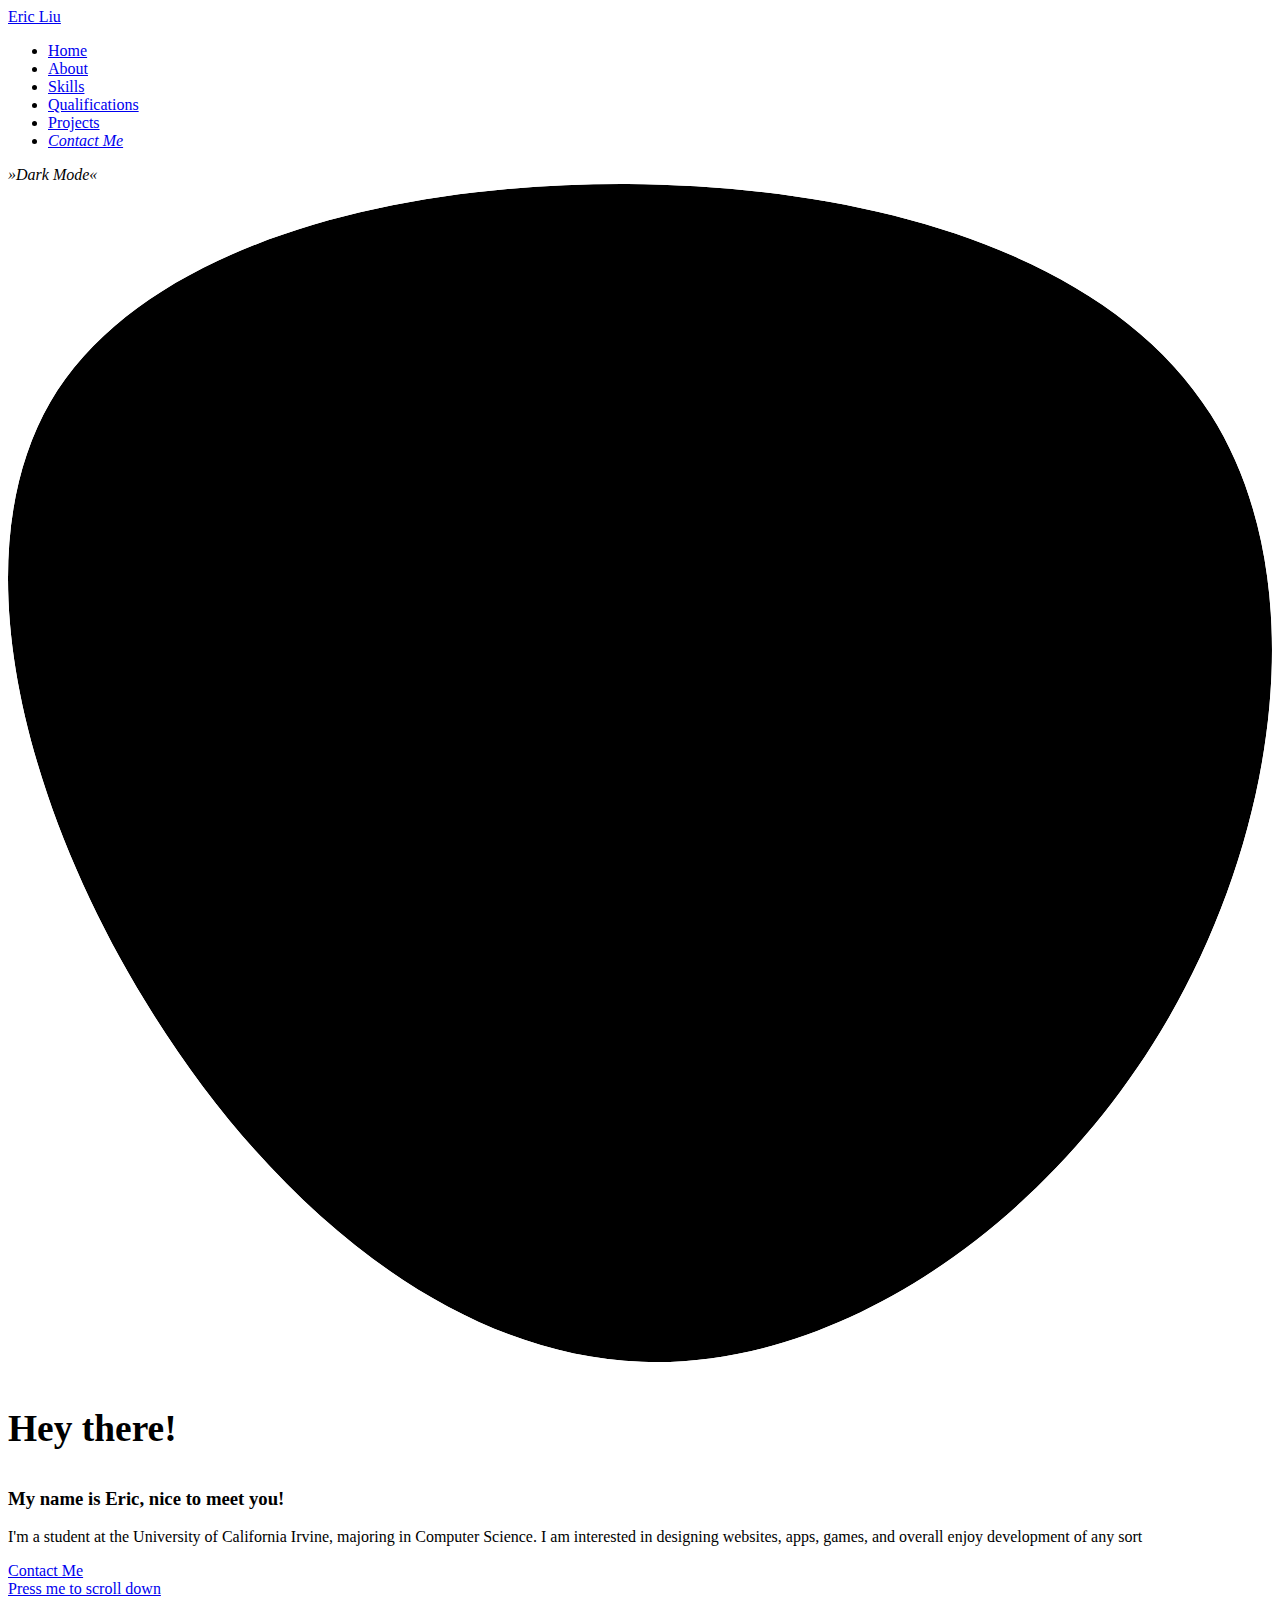
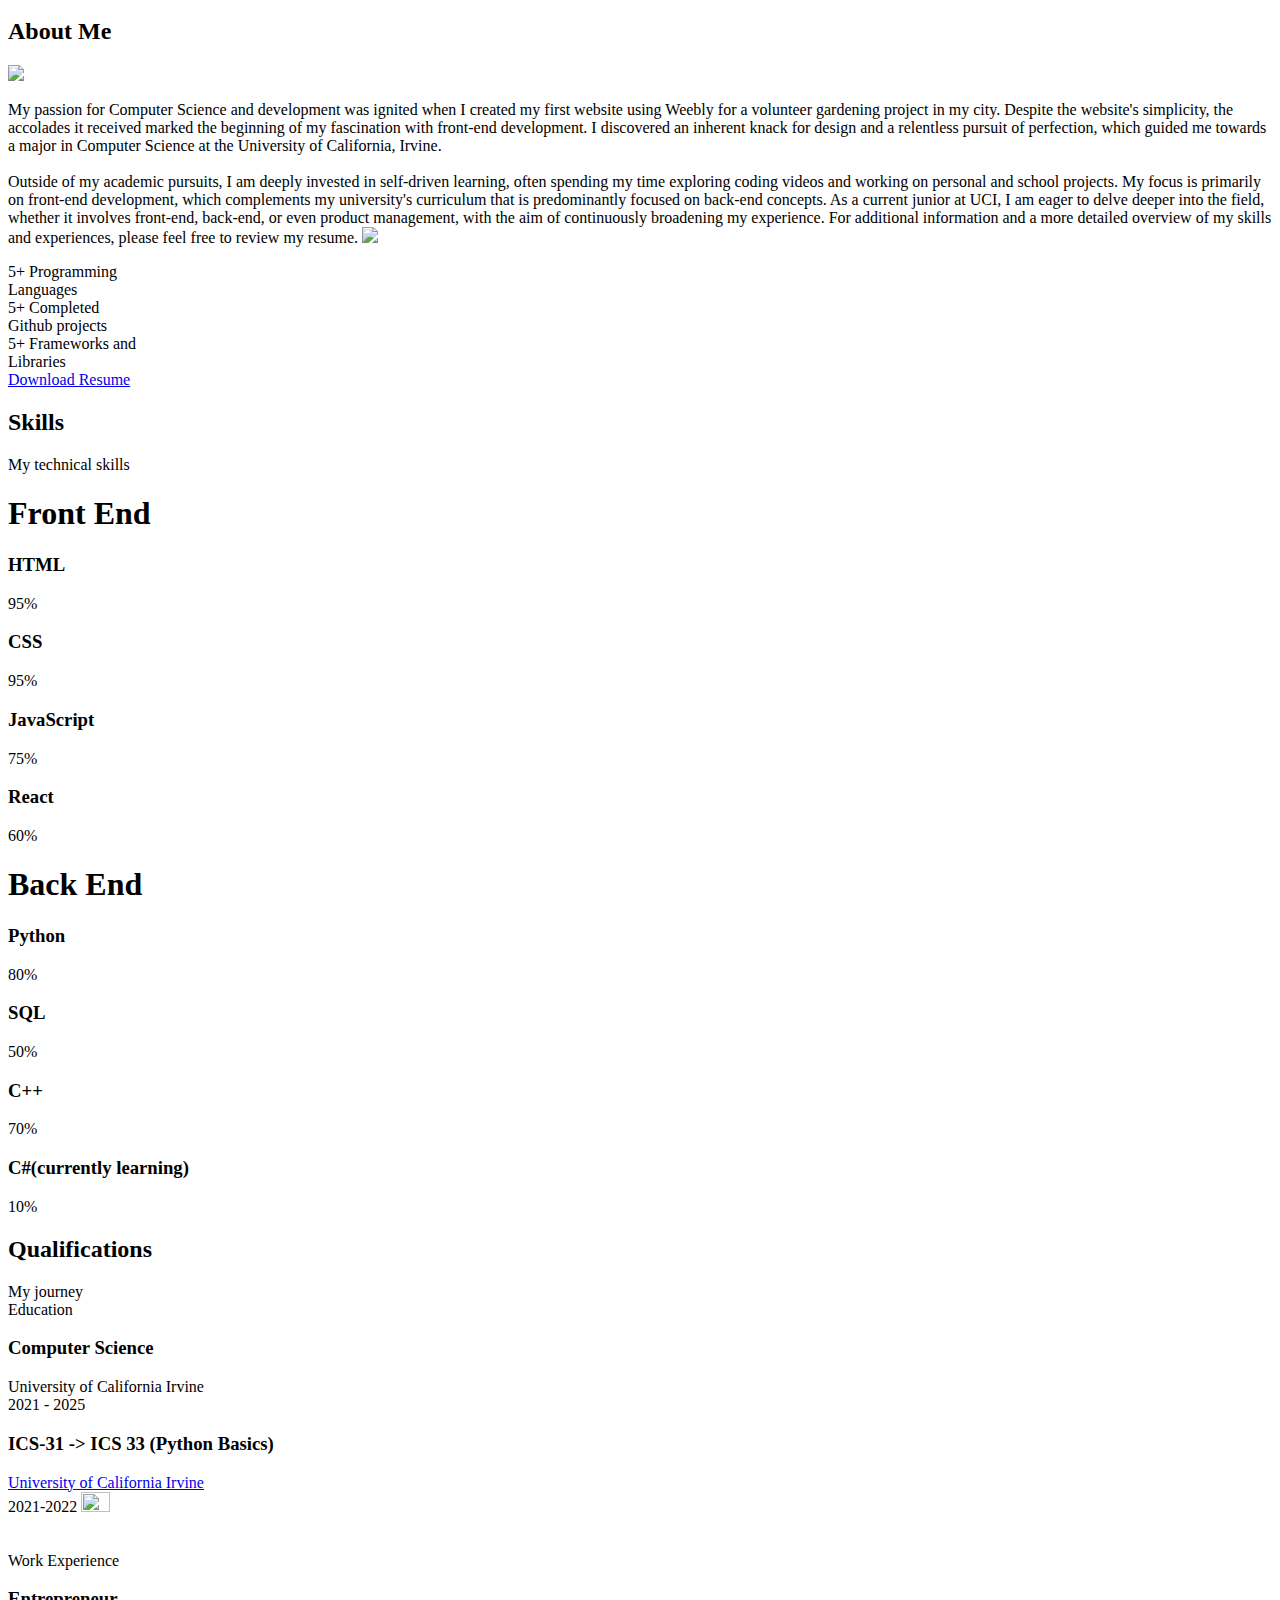
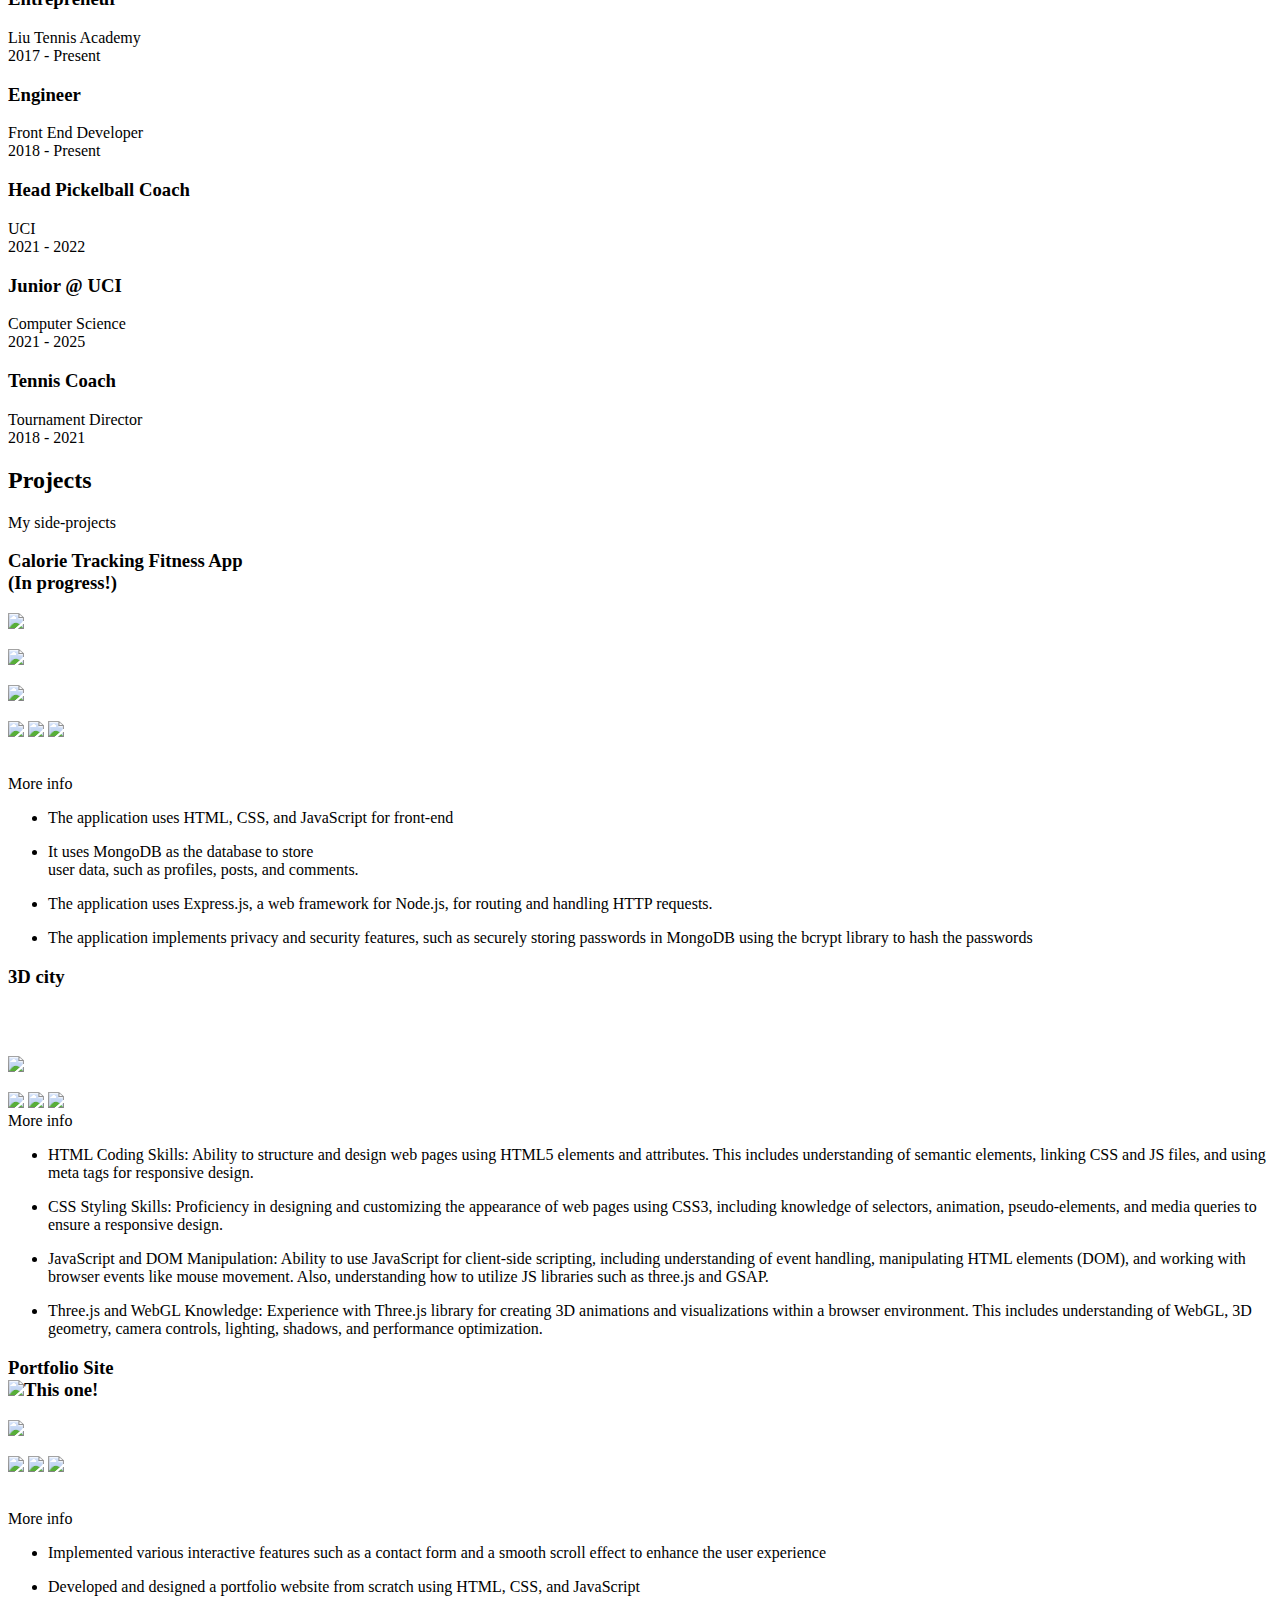
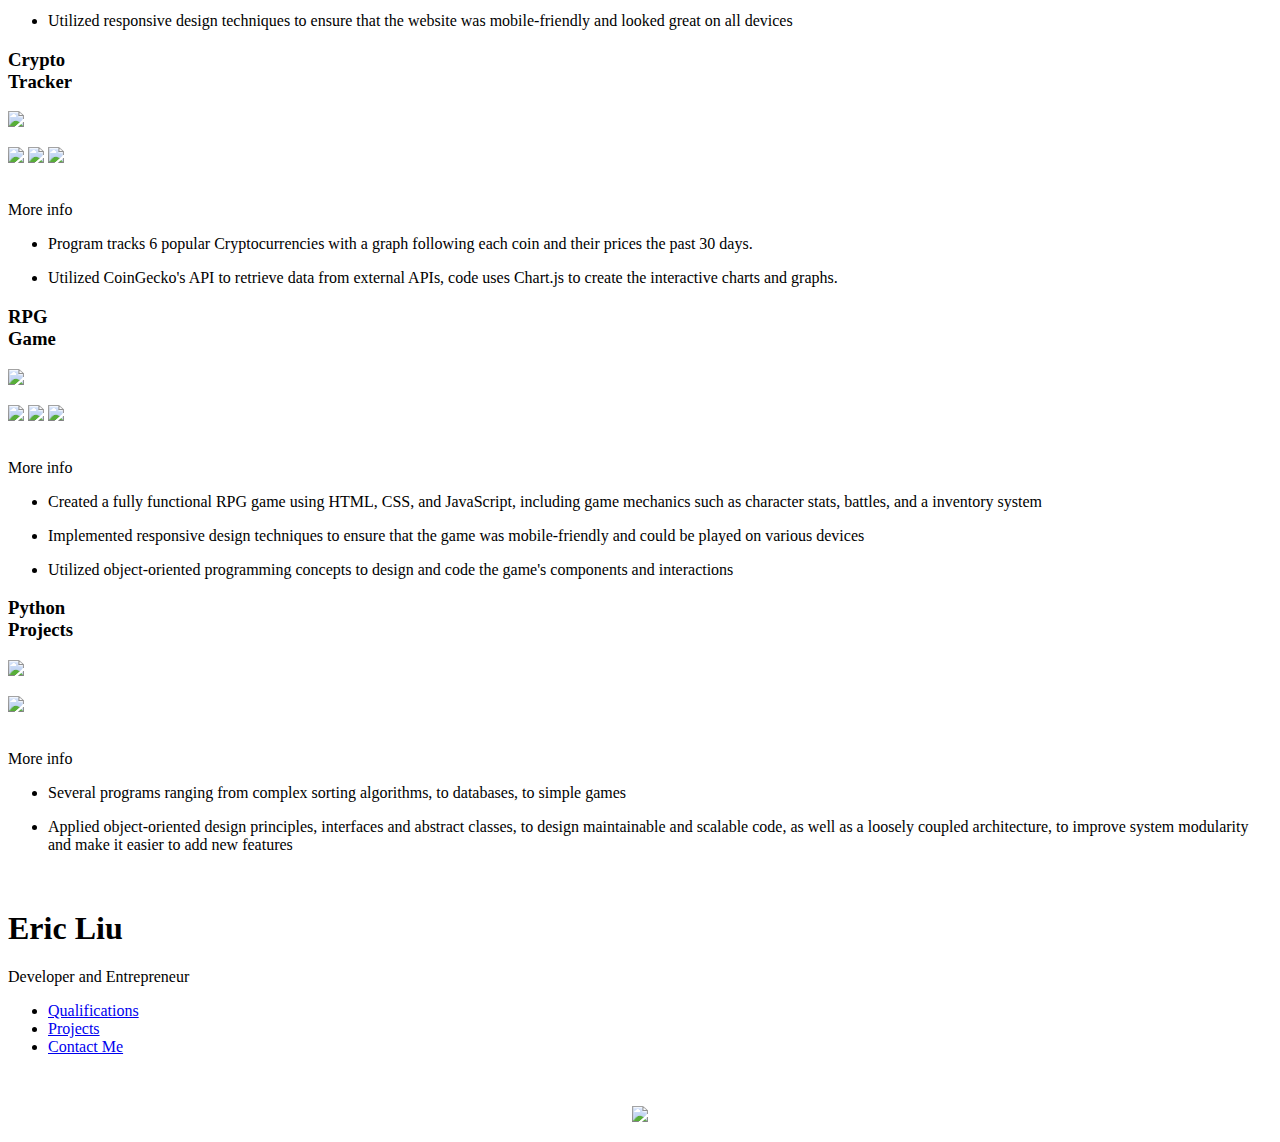
==== index.html @ 2febffc8 "Add files via upload" ====
<!DOCTYPE html>
    <html lang="en">
    <head>
        <script src="https://code.iconify.design/1/1.0.7/iconify.min.js"></script>

        <!-- Google tag (gtag.js) -->
<script async src="https://www.googletagmanager.com/gtag/js?id=G-EZZ5B79BVN"></script>
<script>
  window.dataLayer = window.dataLayer || [];
  function gtag(){dataLayer.push(arguments);}
  gtag('js', new Date());

  gtag('config', 'G-EZZ5B79BVN');
</script>

        <meta charset="UTF-8">
        <meta name="viewport" content="width=device-width, initial-scale=1.0">

        <!--UnIcons being used-->
        <link rel="stylesheet" href="https://unicons.iconscout.com/release/v4.0.0/css/line.css">

        <!--Other CSS attached-->
        <link rel="stylesheet" href="">
        <link rel="stylesheet" href="assets/css/styles.css">

        <title>Eric Liu</title>
        <link rel="shortcut icon" href="assets/AT.png">

    </head>
    <body>
        <section>
            <span class="starss"></span>
            <span class="starss"></span>
            <span class="starss"></span>
            <span class="starss"></span>
            <span class="starss"></span>
            <span class="starss"></span>
            <span class="starss"></span>
            <span class="starss"></span>
            <span class="starss"></span>
            <span class="starss"></span>
            <span class="starss"></span>
            <span class="starss"></span>
        </section>
       
        <!--Header-->
        <header class="header" id="header">
            <nav class="nav container">
                <a href="#" class="nav_logo">Eric Liu</a>
                <div class="nav_menu" id="nav-menu">
                    <ul class="nav_list  grid">
                        
                        <!--1 Home unicon-->
                        <li class="nav_item">
                            <a href="#home" class="nav_link active-link">
                                <i class="uil uil-home nav_icon"></i> Home
                            </a>
                        </li>
                        
                        <!--2-->
                        <li class="nav_item">
                            <a href="#about" class="nav_link">
                                <i class="uil uil-user-square nav_icon"></i>About
                            </a>
                        </li>

                        <!--3-->
                        <li class="nav_item">
                            <a href="#skills" class="nav_link">
                                <i class="uil uil-file-alt nav_icon"></i>Skills
                            </a>
                        </li>

                        <!--4-->
                        <li class="nav_item">
                            <a href="#qualifications" class="nav_link">
                                <i class="uil uil-bag-alt nav_icon"></i>Qualifications
                            </a>
                        </li>

                        <!--5-->
                        <li class="nav_item">
                            <a href="#projects" class="nav_link">
                                <i class="uil uil-scenery nav_icon"></i> Projects
                            </a>
                        </li>

                         <!--6-->
                         <li class="nav_item">
                            <a href="#contact" class="nav_link">
                                <i class="uil uil-envelope-check nav_icon" >Contact Me </i>
                            </a>
                        </li>

                     <i class="uil uil-times nav_close" id="nav-close"></i>
                </div>

                <div class="nav_btns">
                    <!--Theme change button-->
                    <i class="uil uil-wind-moon change-theme" id="theme-button">»Dark Mode«</i>

                    <div class="nav_toggle" id="nav-toggle">
                        <i class="uil uil-apps "></i>
                    </div>
                </div>
            </nav>
             
        </header>

        <!--The big part of my portfolio-->
        <main class="main">
            <!--HomePage-->
            <section class="home section" id="home">
                <div class="home_container container grid">
                    <div class="home_content grid">
                        <div class="home_social">
                            
                            <!--1 Linkedin-->
                            <a href="https://www.linkedin.com/in/aircliu/" target="_blank" class="home_social-icon">
                                <i class="uil uil-linkedin"></i>
                            </a>

                            <!--3 Github-->
                            <a href="https://github.com/aircliu" target="_blank" class="home_social-icon">
                                <i class="uil uil-github-alt"></i>
                            </a>

                        </div>
                        <!--Done with the links-->

                        <div class="home_img">
                            <svg class="home_blob" viewBox="0 0 200 187" xmlns="http://www.w3.org/2000/svg" xmlns:xlink="http://www.w3.org/1999/xlink">
                                <mask id="mask0" mask-type="alpha">
                                    <path d="M190.312 36.4879C206.582 62.1187 201.309 102.826 182.328 134.186C163.346 165.547 
                                    130.807 187.559 100.226 186.353C69.6454 185.297 41.0228 161.023 21.7403 129.362C2.45775 
                                    97.8511 -7.48481 59.1033 6.67581 34.5279C20.9871 10.1032 59.7028 -0.149132 97.9666 
                                    0.00163737C136.23 0.303176 174.193 10.857 190.312 36.4879Z"/>
                                </mask>
                                <g mask="url(#mask0)">
                                    <path d="M190.312 36.4879C206.582 62.1187 201.309 102.826 182.328 134.186C163.346 
                                    165.547 130.807 187.559 100.226 186.353C69.6454 185.297 41.0228 161.023 21.7403 
                                    129.362C2.45775 97.8511 -7.48481 59.1033 6.67581 34.5279C20.9871 10.1032 59.7028 
                                    -0.149132 97.9666 0.00163737C136.23 0.303176 174.193 10.857 190.312 36.4879Z"/>

                                    <image class="home_blob-img" x='-105' y='-85' href="assets\img\Profile_Picture.jpg"/>
                                </g>
                            </svg>
                            
                        </div>

                        <div class="home_data">
                            <h1 class="home_title">
                                
                    <div class="typewriter">
                        <h3>Hey there!</h3>
                      </div>
                                 
                                
                                </h1>
                            <h3 class="home_subtitle">My name is Eric, nice to meet you!</h3>
                            <p class="home_description">
                                I'm a student at the University of California Irvine, 
                                majoring in Computer Science. 
                                I am interested in designing websites, 
                                apps, games, and overall enjoy development 
                                of any sort</p>
                                <a href="mailto:aircliu1@gmail.com" class="button button--flex">
                                    Contact Me <i class="uil uil-envelope-check button_icon"></i>
                                </a>
                                
                        </div>
                    </div>
                    <div class="home_scroll">
                        <a href="#about" class="home_scroll-button button--flex">
                            <i class="uil uil-mouse-alt home_scroll-mouse"></i>
                            <span class="home_scroll-name">Press me to scroll down</span>
                            <i class="uil uil-arrow-down home_scroll-arrow"></i>
                        </a>
                    </div>
                </div>
                
            </section>

            <!--About Page-->
            <section class="about section" id="about">
                <h2 class="section_title">About Me</h2>
                <span class="section_subtitle">

                     <img src="https://raw.githubusercontent.com/Tarikul-Islam-Anik/Microsoft-Teams-Animated-Emojis/master/Emojis/Hand%20gestures/Folded%20Hands%20Light%20Skin%20Tone.png" width="20px"></span>

                <div class="about_container container grid">
                    <div class="about_data">
                        <p class="about_description">My passion for Computer Science and development was ignited when I created my first website using Weebly for a volunteer gardening project in my city. Despite the website's simplicity, the accolades it received marked the beginning of my fascination with front-end development. I discovered an inherent knack for design and a relentless pursuit of perfection, which guided me towards a major in Computer Science at the University of California, Irvine.

                            <br><br>Outside of my academic pursuits, I am deeply invested in self-driven learning, often spending my time exploring coding videos and working on personal and school projects. My focus is primarily on front-end development, which complements my university's curriculum that is predominantly focused on back-end concepts. As a current junior at UCI, I am eager to delve deeper into the field, whether it involves front-end, back-end, or even product management, with the aim of continuously broadening my experience.


                            For additional information and a more detailed overview of my skills and experiences, please feel free to review my resume.
                            
                            
                             <img src="https://raw.githubusercontent.com/Tarikul-Islam-Anik/tarikul-islam-anik/main/assets/images/Man%20Technologist%20Light%20Skin%20Tone.png" width="20px"></span>
                                
                            </p>
                        <div class="about_info">

                            <!--1st work exp-->
                            <div>
                                <span class="about_info-title">5+</span>
                                <span class="about_info-name">Programming<br>Languages</span>
                            </div>

                            <!--2nd work exp-->
                            <div>
                                <span class="about_info-title">5+</span>
                                <span class="about_info-name">Completed <br> Github projects</span>
                            </div>

                            <!--3rd work exp-->
                            <div>
                                <span class="about_info-title">5+</span>
                                <span class="about_info-name">Frameworks and <br> Libraries</span>
                            </div>

                            <div class="about_buttons">
                                <a download="EricResume.pdf" href="assets\pdf\EricResume.pdf" class="button button--flex">
                                    Download Resume<i class="uil uil-import button_icon"></i>
                                </a>
                            </div>
                        </div>
                    </div>
                </div>

            </section>

            <!--Skills-->
            <section class="skills section" id="skills">
                <h2 class="section_title">Skills</h2>
                <span class="section_subtitle">My technical skills</span>

                <div class="skills_container container grid">

                    <div>
                        <!--More skills-->
                        <div class="skills_content skills_open">
                            <div class="skills_header">
                                <i class="uil uil-brackets-curly skills_icon"></i>

                                <div><!--876 css file, should be 2,1fr if you add experience, change that--> 
                                    <h1 class="skills_title">Front End</h1>
                                    <span class="skills_subtitle"></span>
                                </div>

                                <i class="uil uil-angle-double-down skills_arrow"></i>
                            </div>

                            <div class="skills_list grid">
                                
                                <!--1-->
                                <div class="skills_data">
                                    <div class="skills_titles">
                                        <h3 class="skills_name">HTML</h3>
                                        <span class="skills_number">95%</span>
                                    </div>

                                    <div class="skills_bar">
                                        <span class="skills_percentage skills_html"></span>
                                    </div>
                                </div>

                                <!--2-->
                                <div class="skills_data">
                                    <div class="skills_titles">
                                        <h3 class="skills_name">CSS</h3>
                                        <span class="skills_number">95%</span>
                                    </div>

                                    <div class="skills_bar">
                                        <span class="skills_percentage skills_css"></span>
                                    </div>
                                </div>

                                <!--3-->
                                <div class="skills_data">
                                    <div class="skills_titles">
                                        <h3 class="skills_name">JavaScript</h3>
                                        <span class="skills_number">75%</span>
                                    </div>

                                    <div class="skills_bar">
                                        <span class="skills_percentage skills_js"></span>
                                    </div>
                                </div>

                                <!--4-->
                                <div class="skills_data">
                                    <div class="skills_titles">
                                        <h3 class="skills_name">React</h3>
                                        <span class="skills_number">60%</span>
                                    </div>

                                    <div class="skills_bar">
                                        <span class="skills_percentage skills_react"></span>
                                    </div>
                                </div>

                            </div>
                        </div>
                    </div>

                    <div>
                        <!--Any More skills from me-->
                        <div class="skills_content skills_close">
                                <div class="skills_header">
                                    <i class="uil uil-server skills_icon"></i>
    
                                    <div><!--876 css file, should be 2,1fr if you add experience, change that--> 
                                        <h1 class="skills_title">Back End</h1>
                                        <span class="skills_subtitle"></span>
                                    </div>
    
                                    <i class="uil uil-angle-double-down skills_arrow"></i>
                                </div>
    
                                <div class="skills_list grid">
                                    
                                    <!--1-->
                                    <div class="skills_data">
                                        <div class="skills_titles">
                                            <h3 class="skills_name">Python</h3>
                                            <span class="skills_number">80%</span>
                                        </div>
    
                                        <div class="skills_bar">
                                            <span class="skills_percentage skills_mongo"></span>
                                        </div>
                                    </div>
    
                                    <!--3-->
                                    <div class="skills_data">
                                        <div class="skills_titles">
                                            <h3 class="skills_name">SQL</h3>
                                            <span class="skills_number">50%</span>
                                        </div>
    
                                        <div class="skills_bar">
                                            <span class="skills_percentage skills_node"></span>
                                        </div>
                                    </div>
    
                                    <!--4-->
                                    <div class="skills_data">
                                        <div class="skills_titles">
                                            <h3 class="skills_name">C++</h3>
                                            <span class="skills_number">70%</span>
                                        </div>
    
                                        <div class="skills_bar">
                                            <span class="skills_percentage skills_python"></span>
                                        </div>
                                    </div>
    
                                    <!--5-->
                                    <div class="skills_data">
                                    <div class="skills_titles">
                                        <h3 class="skills_name">C#(currently learning)</h3>
                                        <span class="skills_number">10%</span>
                                    </div>
    
                                    <div class="skills_bar">
                                        <span class="skills_percentage skills_ruby"></span>
                                    </div>
                                </div>
                            </div>
                        </div>
                     </div>

                </div>
            </section>

            <!--My Qualifications-->
            <section class="qualifications" id="qualifications">
                <h2 class="section_title">Qualifications</h2>
                <span class="section_subtitle">My journey</span>
                <div class="qualification_container container">
                    <div class="qualification_tabs">
                     
                        <div class="qualification_button button--flex qualification_active" data-target='#education'>
                            <i class="uil uil-graduation-cap qualification_icon"></i>
                            Education
                        </div>
                    </div>
                        
                        <div class="qualification_sections">
                             <!--Qualification 1: Education-->
                            <div class="qualification_content qualification_active" data-content id="education">
                                <!--Qual: 1-->
                                <div class="qualification_data">
                                    <div>
                                        <h3 class="qualification_title">Computer Science</h3>
                                        <span class="qualification_subtitle">University of California Irvine</span>
                                        <div class="qualification_calendar">
                                            <i class="uil uil-schedule"></i>
                                            2021 - 2025
                                        </div>
                                    </div>

                                    <div>
                                        <span class="qualification_rounder"></span>
                                        <span class="qualification_line"></span>
                                    </div>
                                </div>

                                <!--Qual: 2-->
                                <div class="qualification_data">
                                    <div></div>
                                    <div>
                                        <span class="qualification_rounder"></span>
                                        <!--<span class="qualification_line"></span> --> 
                                    </div>

                                    <div>
                                        <h3 class="qualification_title">ICS-31 -> ICS 33 (Python Basics)</h3>
                                        <span style="text-decoration: underline;" class="qualification_subtitle"><a href="https://catalogue.uci.edu/allcourses/i_c_sci/" target="_blank">
                                            University of California Irvine </a></span>
                                        <div class="qualification_calendar">
                                            <i class="uil uil-schedule"></i>
                                            2021-2022 <img style="width: 15%; height: 50%;" src="https://raw.githubusercontent.com/AliesTaha/Animated-Emojis/master/Emojis/People/Man%20Student.png">
                                            <br><br><br>
                                        </div>
                                    </div>
                                </div>
                            </div>

                    <!--Qualification 2: Work-->
                    <div class="qualification_button button--flex qualification_active"data-target="#work">
                        <i class="uil uil-briefcase-alt qualification_icon"></i>
                        Work Experience
                    </div>
                    <div class="qualification_content" data-content id="work">
                        <!--Qual: 1-->
                        <div class="qualification_data">
                            <div>
                                <h3 class="qualification_title">Entrepreneur</h3>
                                <span class="qualification_subtitle">Liu Tennis Academy </span>
                                <div class="qualification_calendar">
                                    <i class="uil uil-schedule"></i>
                                    2017 - Present
                                </div>
                            </div>

                            <div>
                                <span class="qualification_rounder"></span>
                                <span class="qualification_line"></span>
                            </div>
                        </div>

                        <!--Qual: 2-->
                        <div class="qualification_data">
                            <div></div>
                            <div>
                                <span class="qualification_rounder"></span>
                                <span class="qualification_line"></span>
                            </div>

                            <div>
                                <h3 class="qualification_title">Engineer</h3>
                                <span class="qualification_subtitle">Front End Developer</span>
                                <div class="qualification_calendar">
                                    <i class="uil uil-schedule"></i>
                                    2018 - Present
                                </div>
                            </div>
                        </div>

                        <!--Qual: 3-->
                        <div class="qualification_data">
                            <div>
                                <h3 class="qualification_title">Head Pickelball Coach</h3>
                                <span class="qualification_subtitle">UCI</span>
                                <div class="qualification_calendar">
                                    <i class="uil uil-schedule"></i>
                                    2021 - 2022
                                </div>
                            </div>

                            <div>
                                <span class="qualification_rounder"></span>
                                <span class="qualification_line"></span> 
                            </div>
                        </div>

                        <!--Qual: 4-->
                        <div class="qualification_data">
                            <div></div>
                            <div>
                                <span class="qualification_rounder"></span>
                                <span class="qualification_line"></span>
                            </div>

                            <div>
                                <h3 class="qualification_title">Junior @ UCI</h3>
                                <span class="qualification_subtitle">Computer Science</span>
                                <div class="qualification_calendar">
                                    <i class="uil uil-schedule"></i>
                                    2021 - 2025
                                </div>
                            </div>
                        </div>

                           <!--Qual: 5-->
                           <div class="qualification_data">
                            <div>
                                <h3 class="qualification_title">Tennis Coach</h3>
                                <span class="qualification_subtitle">Tournament Director</span>
                                <div class="qualification_calendar">
                                    <i class="uil uil-schedule"></i>
                                    2018 - 2021
                                </div>
                            </div>

                            <div>
                                <span class="qualification_rounder"></span>
                            </div>
                        </div>
                        
                    </div>
                </div>
            </div>
        </section>

            <!--Side Projects-->
            <section class="projects project" id="projects"></section>             
                <h2 class="section_title">Projects</h2>
                <span class="section_subtitle">My side-projects</span>

                <div class="projects_container container grid">
                    <!--Project1-->
                    <div class="projects_content">
                        <div>
                            <i class="uil uil-web-grid projects_icon"></i>
                            <h3 class="projects_title">Calorie Tracking Fitness App<br>(In progress!)</h3>
                        </div>
<img src="https://readme-typing-svg.demolab.com/?lines=Technologies;&font=Fira%20Code&width=450&color=e9a93e&height=50&duration=1400&pause=1000">
<p>
<img src="https://img.shields.io/badge/mac%20os-000000?style=for-the-badge&logo=apple&logoColor=white"/> 
</p>

<img src="https://readme-typing-svg.demolab.com/?lines=Languages;&font=Fira%20Code&width=450&color=e9a93e&height=50&duration=1400&pause=1000">
<p>
<img src="https://img.shields.io/badge/Swift-FA7343?style=for-the-badge&logo=swift&logoColor=white"/> 
<img src="https://img.shields.io/badge/iOS-000000?style=for-the-badge&logo=ios&logoColor=white"/>
<img src="https://img.shields.io/badge/Xcode-007ACC?style=for-the-badge&logo=Xcode&logoColor=white"/>
</p>
<br>
                        <span class="button button--flex button--small button--link projects_button">
                            More info
                            <i class="uil uil-folder-open button_icon"></i>
                        </span>

                        <div class="projects_modal">
                            <div class="projects_modal-content">
                                <a href="" target="_blank">
                                    <i class="uil uil-github projects_icon"></i>
                                </a>    
                                <i class="uil uil-times projects_modal-close"></i>

                                <ul class="projects_modal-projects grid">
                                    <li class="projects_modal-project">
                                        <i class="uil uil-file-check projects_modal-icon"></i>
                                        <p>The application uses HTML, CSS, and JavaScript for front-end </p>
                                    </li>

                                    <li class="projects_modal-project">
                                        <i class="uil uil-file-check projects_modal-icon"></i>
                                        <p>It uses MongoDB as the database to store<br> user data, such as profiles, posts, and comments.</p>
                                    </li>

                                    <li class="projects_modal-project">
                                        <i class="uil uil-file-check projects_modal-icon"></i>
                                        <p>The application uses Express.js, a web framework for Node.js, for routing and handling HTTP requests.</p>
                                    </li>

                                    <li class="projects_modal-project">
                                        <i class="uil uil-file-check projects_modal-icon"></i>
                                        <p>The application implements privacy and security features, such as 
                                            securely storing passwords in MongoDB using the
                                            bcrypt library to hash the passwords</p>
                                    </li>

                                </ul>
                            </div>
                        </div>

                    </div>

                    <!--Project2-->
                    
                    <div class="projects_content">
                        <div>
                            <span class="iconify projects_icon" data-icon="uil:building" data-inline="false"></span>
                            <h3 class="projects_title">3D city<br></h3>
                        </div>
                        <img style="margin-top: 50px;" src="https://readme-typing-svg.demolab.com/?lines=Languages;&font=Fira%20Code&width=450&color=e9a93e&height=50&duration=1400&pause=1000">
                        <p>
    <img src="https://img.shields.io/badge/JavaScript-F7DF1E?style=for-the-badge&logo=javascript&logoColor=black"/> 
    <img src="https://img.shields.io/badge/HTML-239120?style=for-the-badge&logo=html5&logoColor=whit"/>
    <img src="https://img.shields.io/badge/CSS-239120?&style=for-the-badge&logo=css3&logoColor=white"/>
<br>
                        <span class="button button--flex button--small button--link projects_button">
                            More info
                            <i class="uil uil-folder-open button_icon"></i>
                        </span>

                        <div class="projects_modal">
                            <div class="projects_modal-content">
                                <a href="https://aircliu.github.io/3D-City/" target="_blank">
                                    <i class="uil uil-github projects_icon"></i>
                                </a>    
                                <i class="uil uil-times projects_modal-close"></i>

                                <ul class="projects_modal-projects grid">
                                    <li class="projects_modal-project">
                                        <i class="uil uil-file-check projects_modal-icon"></i>
                                        <p>HTML Coding Skills: Ability to structure and design web pages using HTML5 elements and attributes. This includes understanding of semantic elements, linking CSS and JS files, and using meta tags for responsive design. </p>
                                    </li>

                                    <li class="projects_modal-project">
                                        <i class="uil uil-file-check projects_modal-icon"></i>
                                        <p>CSS Styling Skills: Proficiency in designing and customizing the appearance of web pages using CSS3, including knowledge of selectors, animation, pseudo-elements, and media queries to ensure a responsive design.</p>
                                    </li>

                                    <li class="projects_modal-project">
                                        <i class="uil uil-file-check projects_modal-icon"></i>
                                        <p>JavaScript and DOM Manipulation: Ability to use JavaScript for client-side scripting, including understanding of event handling, manipulating HTML elements (DOM), and working with browser events like mouse movement. Also, understanding how to utilize JS libraries such as three.js and GSAP.</p>
                                    </li>

                                    <li class="projects_modal-project">
                                        <i class="uil uil-file-check projects_modal-icon"></i>
                                        <p>Three.js and WebGL Knowledge: Experience with Three.js library for creating 3D animations and visualizations within a browser environment. This includes understanding of WebGL, 3D geometry, camera controls, lighting, shadows, and performance optimization.
                                        </p>
                                    </li>

                                </ul>
                            </div>
                        </div>

                    </div>

                     <!--Project3-->
                     <div class="projects_content">
                        <div>
                            <i class="uil uil-browser projects_icon"></i>
                            <h3 class="projects_title">Portfolio Site<br><img src="" width="15%"><img src="https://raw.githubusercontent.com/AliesTaha/Animated-Emojis/master/Emojis/Smilies/Nerd%20Face.png" width="10%">This one! </h3>
                        </div>
                        <img src="https://readme-typing-svg.demolab.com/?lines=Languages;&font=Fira%20Code&width=450&color=e9a93e&height=50&duration=1400&pause=1000">
<p>
<img src="https://img.shields.io/badge/JavaScript-F7DF1E?style=for-the-badge&logo=javascript&logoColor=black"/> 
<img src="https://img.shields.io/badge/HTML-239120?style=for-the-badge&logo=html5&logoColor=whit"/>
<img src="https://img.shields.io/badge/CSS-239120?&style=for-the-badge&logo=css3&logoColor=white"/>
</p>
<br>
                        <span class="button button--flex button--small button--link projects_button">
                            More info
                            <i class="uil uil-folder-open button_icon"></i>
                        </span>

                        <div class="projects_modal">
                            <div class="projects_modal-content">
                                <a href="" target="_blank">
                                    <i class="uil uil-github projects_icon"></i>
                                </a>    
                                <i class="uil uil-times projects_modal-close"></i>

                                <ul class="projects_modal-projects grid">
                                    <li class="projects_modal-project">
                                        <i class="uil uil-file-check projects_modal-icon"></i>
                                        <p>
                                            Implemented various interactive features such as a contact form and a smooth scroll effect to enhance the user experience</p>
                                    </li>

                                  

                                    <li class="projects_modal-project">
                                        <i class="uil uil-file-check projects_modal-icon"></i>
                                        <p>Developed and designed a portfolio website from scratch using HTML, CSS, and JavaScript</p>
                                    </li>
                                      <li class="projects_modal-project">
                                        <i class="uil uil-file-check projects_modal-icon"></i>
                                        <p>
                                            Utilized responsive design techniques to ensure that the website was mobile-friendly and looked great on all devices
                                        </p>
                                    </li>
                                </ul>
                            </div>
                        </div>

                    </div>

                    <!--Project4-->
                    <div class="projects_content">
                        <div>
                            <i class="uil uil-data-sharing projects_icon"></i>
                            <h3 class="projects_title">Crypto<br>Tracker</h3>
                        </div>
<img src="https://readme-typing-svg.demolab.com/?lines=Languages;&font=Fira%20Code&width=450&color=e9a93e&height=50&duration=1400&pause=1000">
<p>
    <img src="https://img.shields.io/badge/JavaScript-F7DF1E?style=for-the-badge&logo=javascript&logoColor=black"/> 
    <img src="https://img.shields.io/badge/HTML-239120?style=for-the-badge&logo=html5&logoColor=whit"/>
    <img src="https://img.shields.io/badge/CSS-239120?&style=for-the-badge&logo=css3&logoColor=white"/>
</p>
<br>
                        <span class="button button--flex button--small button--link projects_button">
                            More info
                            <i class="uil uil-folder-open button_icon"></i>
                        </span>

                        <div class="projects_modal">
                            <div class="projects_modal-content">
                                <a href="https://aircliu.github.io/Crypto-Tracker/" target="_blank">
                                    <i class="uil uil-github projects_icon"></i>
                                </a>    
                                <i class="uil uil-times projects_modal-close"></i>

                                <ul class="projects_modal-projects grid">
                                    <li class="projects_modal-project">
                                        <i class="uil uil-file-check projects_modal-icon"></i>
                                        <p>
                                            Program tracks 6 popular Cryptocurrencies with a graph following each coin and their prices the past 30 days.</p>
                                    </li>

                                    <li class="projects_modal-project">
                                        <i class="uil uil-file-check projects_modal-icon"></i>
                                        <p>Utilized CoinGecko's API to retrieve data from external APIs, code uses Chart.js to create the interactive charts and graphs. </p>
                                    </li>
                                </ul>
                            </div>
                        </div>

                    </div>

                     <!--Project5-->
                     <div class="projects_content">
                        <div>
                            <i class="uil uil-fire projects_icon"></i>
                            <h3 class="projects_title">RPG<br><img src="" width="15%">Game</h3>
                        </div>
                        <img src="https://readme-typing-svg.demolab.com/?lines=Languages;&font=Fira%20Code&width=450&color=e9a93e&height=50&duration=1400&pause=1000">
<p>
<img src="https://img.shields.io/badge/JavaScript-F7DF1E?style=for-the-badge&logo=javascript&logoColor=black"/> 
<img src="https://img.shields.io/badge/HTML-239120?style=for-the-badge&logo=html5&logoColor=whit"/>
<img src="https://img.shields.io/badge/CSS-239120?&style=for-the-badge&logo=css3&logoColor=white"/>
</p>
<br>
                        <span class="button button--flex button--small button--link projects_button">
                            More info
                            <i class="uil uil-folder-open button_icon"></i>
                        </span>

                        <div class="projects_modal">
                            <div class="projects_modal-content">
                                <a href="" target="_blank">
                                    <i class="uil uil-github projects_icon"></i>
                                </a>    
                                <i class="uil uil-times projects_modal-close"></i>

                                <ul class="projects_modal-projects grid">
                                    <li class="projects_modal-project">
                                        <i class="uil uil-file-check projects_modal-icon"></i>
                                        <p>
                                            Created a fully functional RPG game using HTML, CSS, and JavaScript, including game mechanics such as character stats, battles, and a inventory system
                                        </p>
                                    </li>

                                    <li class="projects_modal-project">
                                        <i class="uil uil-file-check projects_modal-icon"></i>
                                        <p>Implemented responsive design techniques to ensure that the game was mobile-friendly and could be played on various devices
                                        </p>
                                    </li>

                                      <li class="projects_modal-project">
                                        <i class="uil uil-file-check projects_modal-icon"></i>
                                        <p>
                                            Utilized object-oriented programming concepts to design and code the game's components and interactions
                                        </p>
                                    </li>
                                </ul>
                            </div>
                        </div>

                    </div>

                     <!--Project6-->
                     <div class="projects_content">
                        <div>
                            <i class="uil uil-notes projects_icon"></i>
                            <h3 class="projects_title">Python<br>Projects</h3>
                        </div>
<img src="https://readme-typing-svg.demolab.com/?lines=Languages;&font=Fira%20Code&width=450&color=e9a93e&height=50&duration=1400&pause=1000">
<p>
    <img src="https://img.shields.io/badge/Python-3776AB?style=for-the-badge&logo=python&logoColor=white"/>
</p>
<br>
                        <span class="button button--flex button--small button--link projects_button">
                            More info
                            <i class="uil uil-folder-open button_icon"></i>
                        </span>

                        <div class="projects_modal">
                            <div class="projects_modal-content">
                                <a href="" target="_blank">
                                    <i class="uil uil-github projects_icon"></i>
                                </a>    
                                <i class="uil uil-times projects_modal-close"></i>

                                <ul class="projects_modal-projects grid">
                                    <li class="projects_modal-project">
                                        <i class="uil uil-file-check projects_modal-icon"></i>
                                        <p>
                                            Several programs ranging from complex sorting algorithms, to databases, to simple games</p>
                                    </li>

                                    <li class="projects_modal-project">
                                        <i class="uil uil-file-check projects_modal-icon"></i>
                                        <p>Applied object-oriented design principles, interfaces and abstract classes, to design maintainable and scalable code, as well as a loosely coupled architecture, to improve system modularity and make it easier to add new features</p>
                                    </li>
                                </ul>
                            </div>
                        </div>

                    </div>

             
                    <!--Project7-->
                    
                                </ul>
                            </div>
                        </div>

                    </div>

                </div>
            </section>

        <!--Footer-->
        <footer class="footer">
        <br>
            <div class="footer_bg">
                <div class="footer_container container grid">
                    <div>
                        <h1 class="footer_title">Eric Liu</h1>
                        <span class="footer_subtitle">Developer and Entrepreneur</span>
                    </div>

                    <ul class="footer_links">
                        
                        <li>
                            <a href="#qualifications" class="footer_link">Qualifications</a>
                        </li>

                        <li>
                            <a href="#projects" class="footer_link">Projects</a>
                        </li>

                        <li>
                            <a href="#contact" class="footer_link">Contact Me</a>
                        </li>

                    </ul>

                    <div class="footer_socials">
                    </div>
                </div>
                <br>
                <p align="center">
                    <img src="https://readme-typing-svg.demolab.com/?lines=Currently+looking+for+internships!;&font=Fira%20Code&width=450&color=d9b63c&height=50&duration=1400&pause=1000">
            </p>
            </div>
         
        </footer>
        
        <!--ScrollTop-->
        <a href="#" class="scrollup" id="scroll-up">
            <i class="uil uil-arrow-up scrollup_icon"></i>
        </a>
        <!--JS-->
        <script src="assets/js/main.js"></script>
    </body> 
</html>
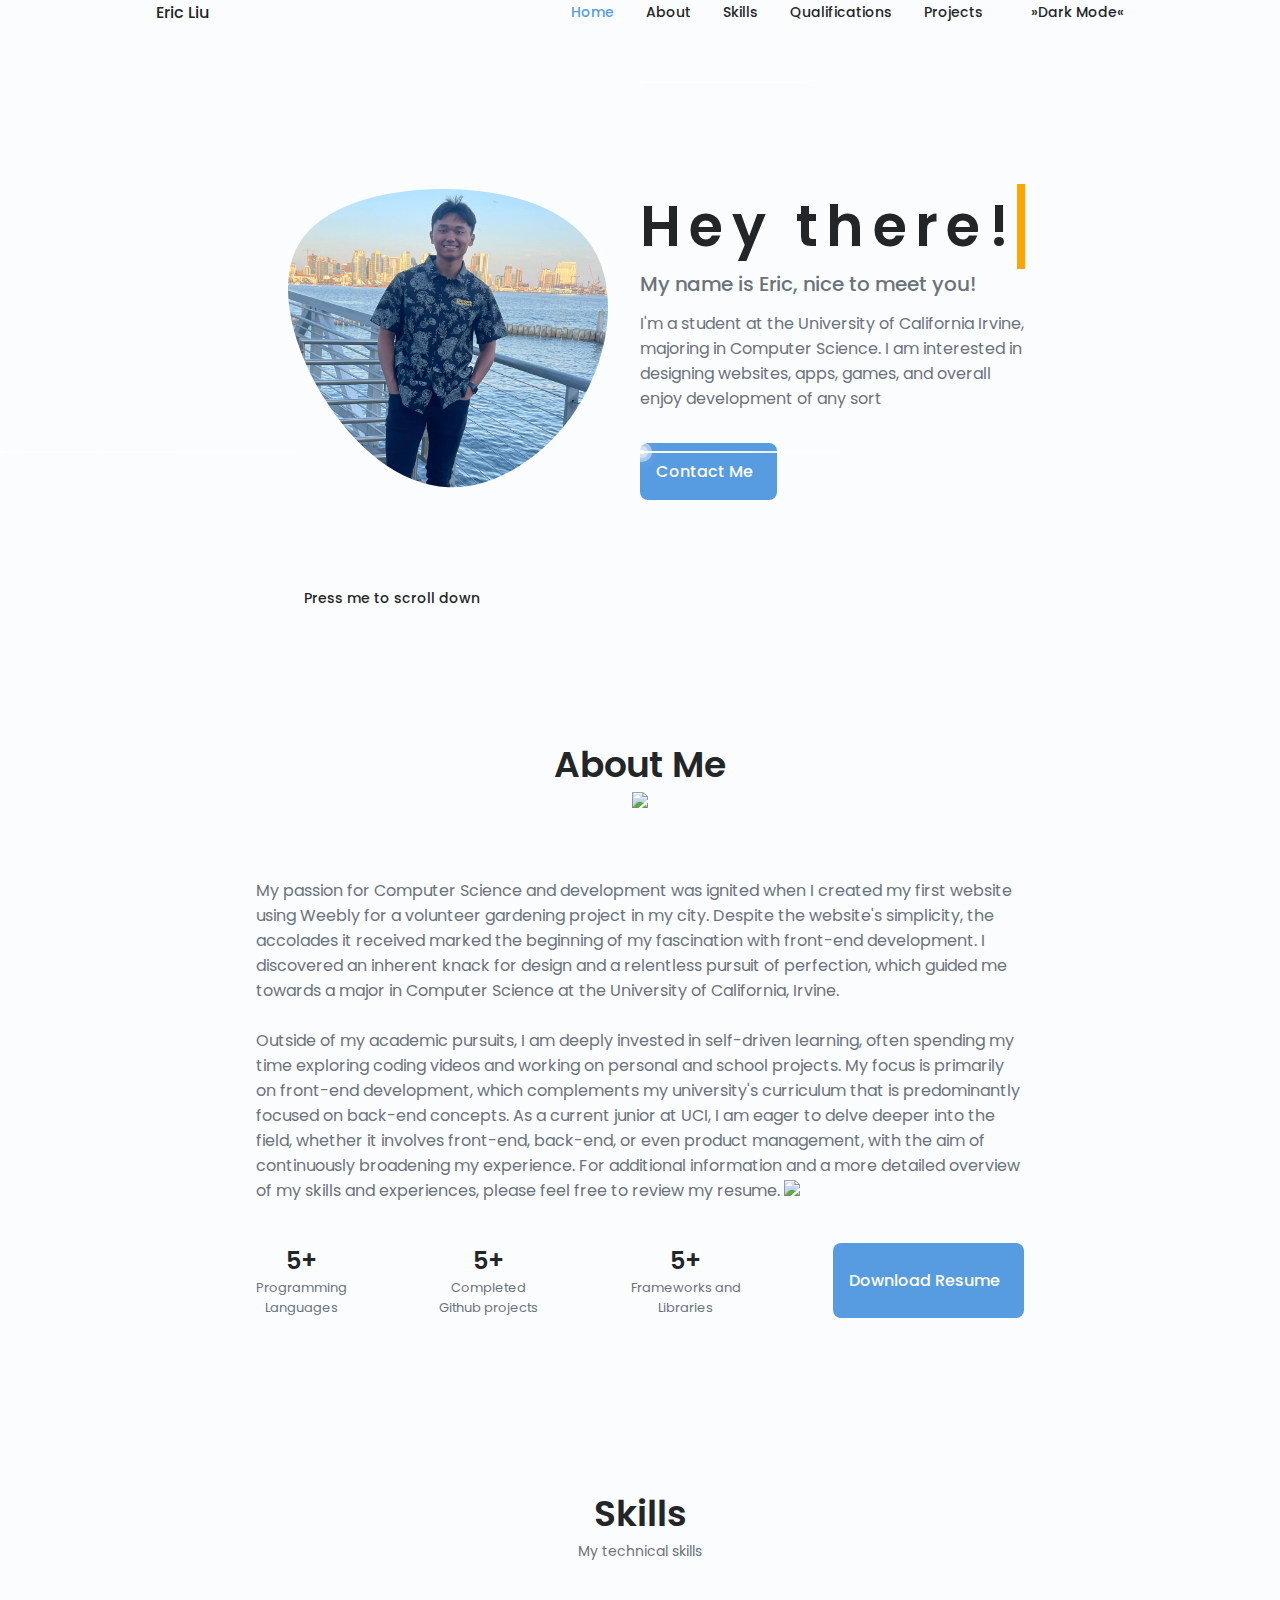
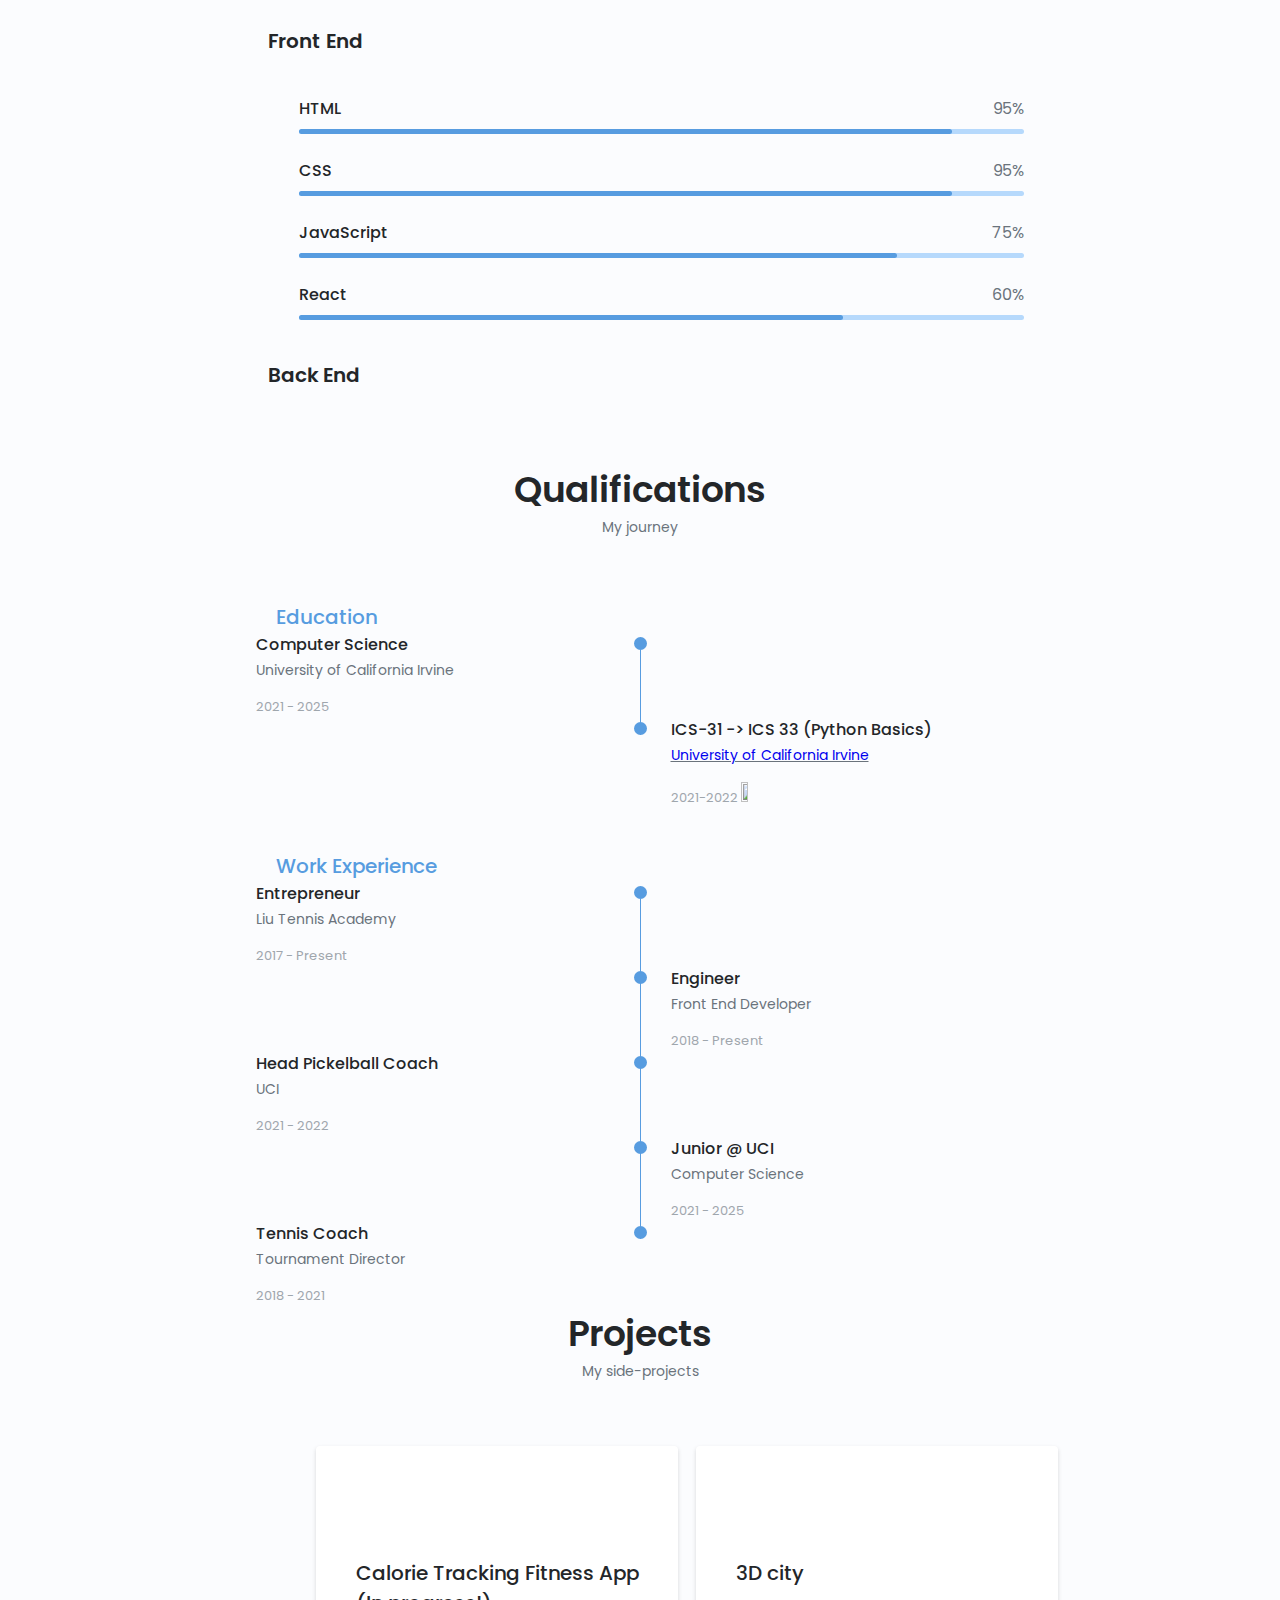
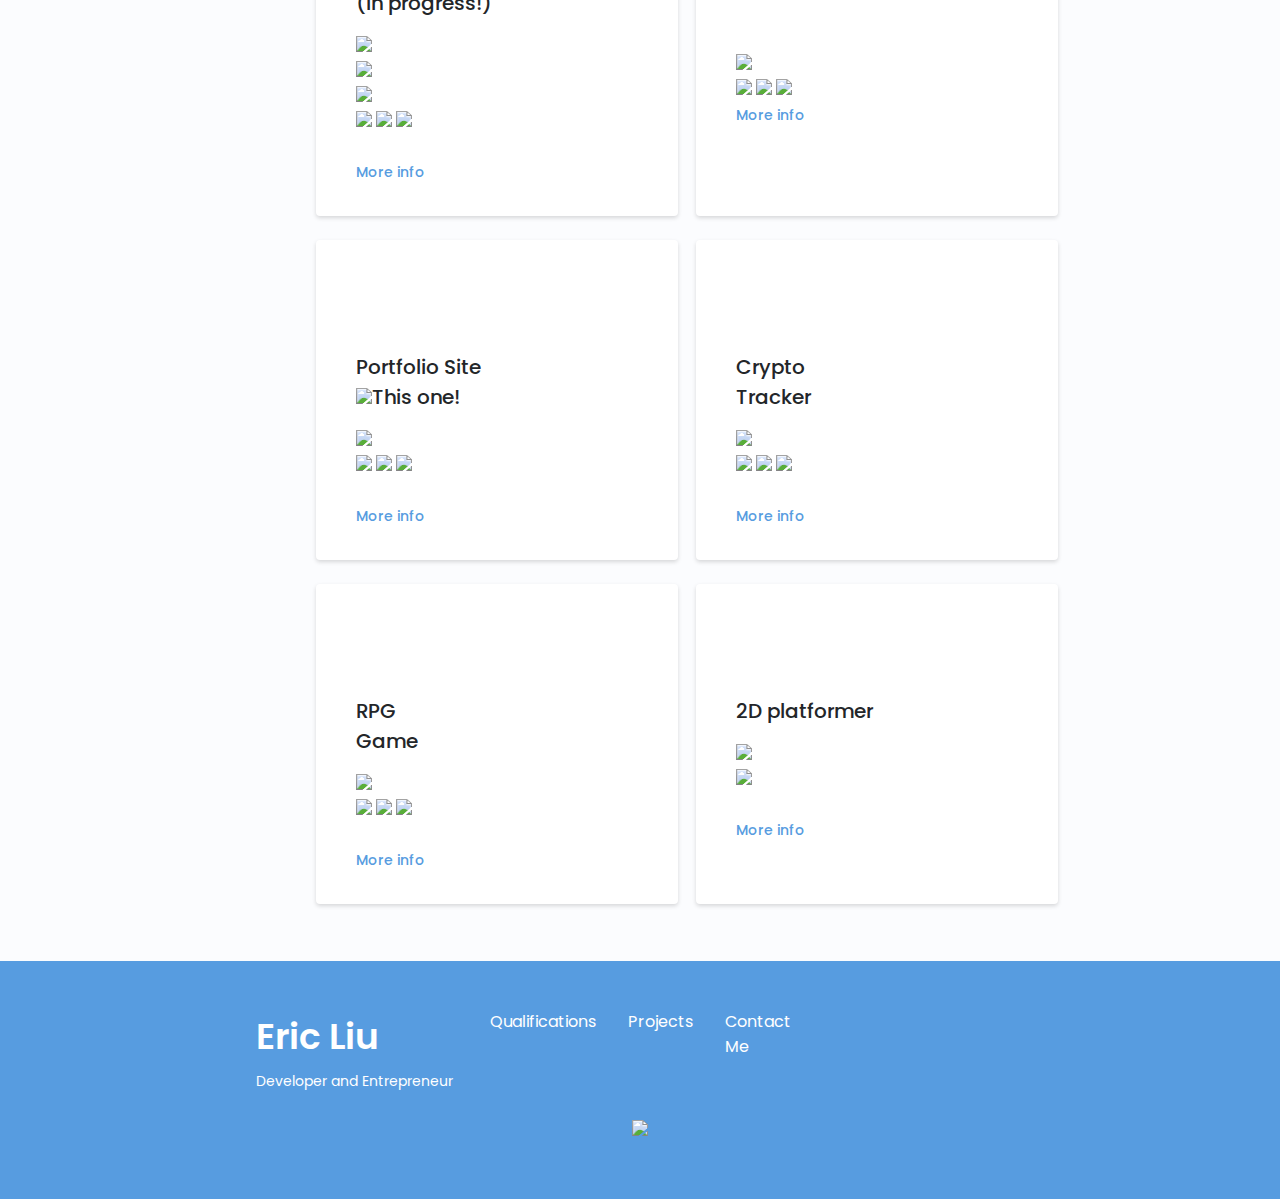
==== commit 551ea50e: "Update index.html" ====
--- a/index.html
+++ b/index.html
@@ -567,24 +567,22 @@
                                 <ul class="projects_modal-projects grid">
                                     <li class="projects_modal-project">
                                         <i class="uil uil-file-check projects_modal-icon"></i>
-                                        <p>The application uses HTML, CSS, and JavaScript for front-end </p>
-                                    </li>
-
-                                    <li class="projects_modal-project">
-                                        <i class="uil uil-file-check projects_modal-icon"></i>
-                                        <p>It uses MongoDB as the database to store<br> user data, such as profiles, posts, and comments.</p>
-                                    </li>
-
-                                    <li class="projects_modal-project">
-                                        <i class="uil uil-file-check projects_modal-icon"></i>
-                                        <p>The application uses Express.js, a web framework for Node.js, for routing and handling HTTP requests.</p>
-                                    </li>
-
-                                    <li class="projects_modal-project">
-                                        <i class="uil uil-file-check projects_modal-icon"></i>
-                                        <p>The application implements privacy and security features, such as 
-                                            securely storing passwords in MongoDB using the
-                                            bcrypt library to hash the passwords</p>
+                                        <p>Currently in the works! Please check out my other projects while I finish this one! :D </p>
+                                    </li>
+
+                                    <li class="projects_modal-project">
+                                        <i class="uil uil-file-check projects_modal-icon"></i>
+                                        <p></p>
+                                    </li>
+
+                                    <li class="projects_modal-project">
+                                        <i class="uil uil-file-check projects_modal-icon"></i>
+                                        <p></p>
+                                    </li>
+
+                                    <li class="projects_modal-project">
+                                        <i class="uil uil-file-check projects_modal-icon"></i>
+                                        <p></p>
                                     </li>
 
                                 </ul>
@@ -793,7 +791,7 @@
                      <div class="projects_content">
                         <div>
                             <i class="uil uil-notes projects_icon"></i>
-                            <h3 class="projects_title">Python<br>Projects</h3>
+                            <h3 class="projects_title">2D platformer<br></h3>
                         </div>
 <img src="https://readme-typing-svg.demolab.com/?lines=Languages;&font=Fira%20Code&width=450&color=e9a93e&height=50&duration=1400&pause=1000">
 <p>
--- a/assets/css/styles.css
+++ b/assets/css/styles.css
@@ -0,0 +1,1306 @@
+/*Google fonts*/
+@import url("https://fonts.googleapis.com/css2?family=Poppins:wght@400;500;600&display=swap");
+
+/*Variables*/
+:root {
+    --header-height: 3rem;
+
+    /* Change favorite color */
+    --hue-color: 210; /*Purple 250 - Green 142 - Blue 230 - Pink 340*/
+
+    /* HSL color mode */
+    --first-color: hsl(var(--hue-color), 69%, 61%);
+    --first-color-second: hsl(var(--hue-color), 69%, 61%);
+    --first-color-alt: hsl(var(--hue-color), 57%, 53%);
+    --first-color-lighter: hsl(var(--hue-color), 92%, 85%);
+    --title-color: hsl(var(--hue-color), 8%, 15%);
+    --text-color: hsl(var(--hue-color), 8%, 45%);
+    --text-color-light: hsl(var(--hue-color), 8%, 65%);
+    --input-color: hsl(var(--hue-color), 70%, 96%);
+    --body-color: hsl(var(--hue-color), 60%, 99%);
+    --container-color: #fff;
+    --scroll-bar-color: hsl(var(--hue-color), 12%, 90%);
+    --scroll-thumb-color: hsl(var(--hue-color), 12%, 80%);
+
+    /*Fonts*/
+    --body-font: 'Poppins', sans-serif;
+
+    /* .5rem = 8px, 1rem = 16px, 1.5rem = 24px ... */
+    --big-font-size: 2rem;
+    --h1-font-size: 1.5rem;
+    --h2-font-size: 1.25rem;
+    --h3-font-size: 1.125rem;
+    --normal-font-size: .938rem;
+    --small-font-size: .813rem;
+    --smaller-font-size: .75rem;
+
+    --font-medium: 500;
+    --font-semi-bold: 600;
+
+    /*Margins*/
+    /* .25rem = 4px, .5rem = 8px, .75rem = 12px ... */
+    --mb-0-25: .25rem;
+    --mb-0-5: .5rem;
+    --mb-0-75: .75rem;
+    --mb-1: 1rem;
+    --mb-1-5: 1.5rem;
+    --mb-2: 2rem;
+    --mb-2-5: 2.5rem;
+    --mb-3: 3rem;
+
+    /*Index*/
+    --z-tooltip: 10;
+    --z-fixed: 100;
+    --z-modal: 1000;
+}
+
+/* Font size for large devices */
+@media screen and (min-width: 968px) {
+    :root {
+        --big-font-size: 3rem;
+        --h1-font-size: 2.25rem;
+        --h2-font-size: 1.5rem;
+        --h3-font-size: 1.25rem;
+        --normal-font-size: 1rem;
+        --small-font-size: .875rem;
+        --smaller-font-size: .813rem;
+    }
+}
+
+/*Darker themes*/
+body.dark-theme{
+    --first-color-second: hsl(var(--hue-color), 30%, 8%);
+    --title-color: hsl(var(--hue-color), 8%, 95%);
+    --text-color: hsl(var(--hue-color), 8%, 75%);
+    --input-color: hsl(var(--hue-color), 29%, 16%);
+    --body-color: hsl(var(--hue-color), 28%, 12%);
+    --container-color: hsl(var(--hue-color), 29%, 16%);
+    --scroll-bar-color: hsl(var(--hue-color), 12%, 48%);
+    --scroll-thumb-color: hsl(var(--hue-color), 12%, 36%);
+}
+
+span.stars{
+  position: absolute;
+  top: 50%;
+  left:50%;
+  width: 4px;
+  height: 4px;
+  background-color: rgb(22, 4, 57);
+  border-radius: 50%;
+  box-shadow: 0 0 0 4px rgba(20, 12, 106, 0.1),
+  0 0 0 8px rgba(58, 23, 185, 0.1),
+  0 0 20px rgb(19, 11, 74);
+  animation: animate 3s linear infinite;
+}
+
+span.stars::before{
+  content: '';
+  position: absolute;
+  transform: translateY(-50%);
+  top:50%;
+  width:300px;
+  height:1px;
+  background: linear-gradient(90deg,rgb(31, 5, 96), transparent);
+}
+
+@keyframes animate {
+  0%{
+    transform: rotate(315deg) translateX(0);
+    opacity: 1;
+  }
+  100%{
+    transform: rotate(315deg) translateX(-1000px);
+    opacity: 0;
+  }
+  
+}
+
+span.stars:nth-child(1){
+  top:0;
+  left: initial;
+  right: 300px;
+  animation-delay: 0s;
+  animation-duration:  10s;
+}
+
+span.stars:nth-child(2){
+  top:0;
+  left: initial;
+  right: 200px;
+  animation-delay: 0.2s;
+  animation-duration:  6s;
+}
+
+span.stars:nth-child(3){
+  top: 80px;;
+  right: 100px;
+  animation-delay: 0.4s;
+  animation-duration:  2s;
+}
+
+span.stars:nth-child(4){
+  top:0 px;
+  left: initial;
+  animation-delay: 0.2s;
+  animation-duration:  1.5s;
+}
+
+span.stars:nth-child(5){
+  top:0 px;
+  left: initial;
+  right: 200px;
+  animation-delay: 0.15s;
+  animation-duration:  2.5s;
+}
+
+span.stars:nth-child(7){
+  top:0 px;
+  bottom: 200px;
+  left: 400px;
+  animation-delay: 0.11s;
+  animation-duration:  3s;
+}
+
+span.stars:nth-child(8){
+  top:0 px;
+  left: 300px;
+  animation-delay: 0.4s;
+  animation-duration:  10.55s;
+}
+
+span.stars:nth-child(9){
+  top:300 px;
+  left: initial;
+  right: 100px;
+  animation-delay: 0.65s;
+  animation-duration:  2.25s;
+}
+span.stars:nth-child(10){
+  top:0 px;
+  left: 450px;
+  animation-delay: 0.55s;
+  animation-duration:  2.25s;
+}
+
+
+span.starss{
+  position: absolute;
+  top: 50%;
+  left:50%;
+  width: 4px;
+  height: 4px;
+  background-color: #fff;
+  border-radius: 50%;
+  box-shadow: 0 0 0 4px rgba(255,255,255,0.1),
+  0 0 0 8px rgba(255,255,255,0.1),
+  0 0 20px rgba(255,255,255,1);
+  animation: animate 3s linear infinite;
+}
+
+span.starss::before{
+  content: '';
+  position: absolute;
+  transform: translateY(-50%);
+  top:50%;
+  width:300px;
+  height:1px;
+  background: linear-gradient(90deg,white, transparent);
+}
+
+@keyframes animate {
+  0%{
+    transform: rotate(315deg) translateX(0);
+    opacity: 0;
+  }
+  70%{
+    opacity:1;
+  }
+  100%{
+    transform: rotate(315deg) translateX(-1000px);
+    opacity: 0;
+  }
+  
+}
+
+span.starss:nth-child(1){
+  top:0;
+  left: initial;
+  right: 300px;
+  animation-delay: 0s;
+  animation-duration:  1s;
+}
+
+span.starss:nth-child(2){
+  top:0;
+  left: initial;
+  right: 700px;
+  animation-delay: 0s;
+  animation-duration:  3s;
+}
+
+span.starss:nth-child(3){
+  top: 80px;
+  right: initial;
+  animation-delay: 0s;
+  animation-duration:  2s;
+}
+
+span.starss:nth-child(4){
+  top:0 px;
+  left: initial;
+  animation-delay: 0.s;
+  animation-duration:  1.5s;
+}
+
+span.starss:nth-child(5){
+  top:0 px;
+  left: 100px;
+  right: 50px;
+  animation-delay: 0.s;
+  animation-duration:  2.5s;
+}
+
+span.starss:nth-child(7){
+  top:0 px;
+  bottom: 200px;
+  right: 90px;
+  animation-delay: 0s;
+  animation-duration:  3s;
+}
+
+span.starss:nth-child(8){
+  top:0 px;
+  left: 1rem;
+  animation-delay: 0s;
+  animation-duration:  1.25s;
+}
+
+
+/*Buttons contrast*/
+.nav_btns{
+  display: flex;
+  align-items: center;
+}
+
+.change-theme{
+  font-style: var(--body-font);
+  color: var(--title-color);
+  margin-right: var(--mb-1);
+  cursor: pointer;
+  display: flex;
+  flex-direction: column;
+  align-items: center;
+  font-size: var(--small-font-size);
+  font-weight: var(--font-medium);
+}
+
+.change-theme:hover{
+  color: var(--first-color);
+
+}
+
+
+/*Base*/
+* {
+  box-sizing: border-box;
+  padding: 0;
+  margin: 0;
+}
+
+html {
+  scroll-behavior: smooth;
+}
+
+body {
+  margin: 0 0 var(--header-height) 0;
+  font-family: var(--body-font);
+  font-size: var(--normal-font-size);
+  background-color: var(--body-color);
+  color: var(--text-color);
+}
+
+h1, h2, h3, h4 {
+  color: var(--title-color);
+  font-weight: var(--font-semi-bold);
+}
+
+ul {
+  list-style: none;
+}
+
+a {
+  text-decoration: none;
+}
+
+img {
+  max-width: 100%;
+  height: auto;
+}
+
+/*CSS classes*/
+.section {
+  padding: 2rem 0 4rem;
+}
+
+.section_title {
+  font-size: var(--h1-font-size);
+  color: var(--title-color);
+}
+
+.section_subtitle {
+  display: block;
+  font-size: var(--small-font-size);
+  margin-bottom: var(--mb-3);
+}
+
+.section_title, 
+.section_subtitle {
+  text-align: center;
+}
+
+/*Layout*/
+.container {
+  max-width: 768px;
+  margin-left: var(--mb-1-5);
+  margin-right: var(--mb-1-5);
+}
+
+.grid {
+  display: grid;
+  gap: 1.5rem;
+}
+
+.header {
+  width: 100%;
+  position: fixed;
+  bottom: 0;
+  left: 0;
+  z-index: var(--z-fixed);
+  background-color: var(--body-color);
+}
+
+/*Nav*/
+.nav{
+  max-width: 968px;
+  height: var(--header-height);
+  display: flex;
+  justify-content: space-between;
+  align-items: center;
+} 
+
+.nav_logo, 
+.nav_toggle{
+  color:var(--title-color);
+  font-weight: var(--font-medium);
+}
+
+.nav_logo:hover{
+  color: var(--first-color);
+}
+
+.nav_toggle{
+  font-size: 1.1rem;
+  cursor: pointer;
+}
+
+.nav_toggle:hover{
+  color: var(--first-color);
+}
+
+@media screen and (max-width: 767px){
+  .nav_menu{
+    position: fixed;
+    bottom: -100%;
+    left: 0;
+    width: 100%;
+    background-color: var(--body-color);
+    padding: 2rem 1.5rem 4rem;
+    box-shadow: 0 -1px 4px rgba(0, 0, 0, 0.15);
+    border-radius: 1.5rem 1.5rem 0 0;
+    transition: .3s;
+
+  }
+}
+
+.nav_list{
+  grid-template-columns: repeat(3 , 1fr);
+  gap: 2rem;
+}
+
+.nav_link{
+  display:flex;
+  flex-direction: column;
+  align-items: center;
+  font-size: var(--small-font-size);
+  color: var(--title-color);
+  font-weight: var(--font-medium);
+}
+
+.nav_link:hover{
+  color:var(--first-color);
+}
+
+.nav_icon{
+  font-size: 1.2rem;
+}
+
+.nav_icon{
+  font-size: 1.2rem;
+}
+
+.nav_close{
+  position: absolute;
+  right: 1.3rem;
+  bottom: 1.5rem;
+  font-size: 1.5rem;
+  cursor: pointer;
+  color: var(--first-color);
+}
+
+.nav_close:hover{
+  color: var(--first-color-alt);
+}
+ 
+
+/*Show the menu*/
+.show-menu{
+  bottom: 0;
+}
+
+
+/* Active link */
+.active-link{
+  color: var(--first-color);
+}
+
+/* Change background header */
+.scroll-header{
+  box-shadow: 0 -1px 4px rgba(0, 0, 0, 0.15);
+}
+
+/*Home Page*/
+.home_container{
+  gap: 1rem;
+}
+
+.home_content{
+  grid-template-columns: 0.5fr 3fr;
+  padding-top: 3.5rem;
+  align-items: center;
+}
+
+.home_social{
+  display: grid;
+  grid-template-columns: max-content;
+  row-gap: 1rem;
+}
+
+.home_social-icon{
+  font-size: 1.25rem;
+  color: var(--first-color);
+}
+
+.home_social-icon:hover{
+  color: var(--first-color-alt);
+}
+
+.home_blob{
+  width: 200px;
+  fill: var(--first-color);
+}
+
+.home_blob-img{
+  width:380px;
+  height: 400px;
+}
+
+.home_data{
+  grid-column: 1/3;
+}
+
+.home_title{
+  font-size: var(--big-font-size)
+}
+
+.home_subtitle{
+  font-size: var(--h3-font-size);
+  color: var(--text-color);
+  font-weight: var(--font-medium);
+  margin-bottom: var(--mb-0-75);
+}
+
+.home_description{
+  margin-bottom: var(--mb-2);
+}
+
+.home_scroll{
+  /*will work on this later*/
+  display: none;
+}
+
+.home_scroll-button{
+  color: var(--first-color);
+  transition: .3s;
+} 
+
+.home_scroll-button:hover{
+  transform: translateY(1.2rem);
+}
+
+.home_scroll-mouse{
+  font-size: 2rem;
+}
+
+.home_scroll-name{
+  font-size: var(--small-font-size);
+  color: var(--title-color);
+  font-weight: var(--font-medium);
+  margin-right: var(--mb-0-25);
+}
+
+.home_scroll-arrow{
+  font-size: 1.25rem;
+}
+
+/*More buttons*/
+.button{
+  display: inline-block;
+  background-color: var(--first-color);
+  color: #fff;
+  padding: 1rem;
+  border-radius: 0.5rem;
+  font-weight: var(--font-medium);
+}
+
+.button:hover{
+  background-color: var(--first-color-alt);
+}
+
+.button_icon{
+  font-size: 1.25rem;
+  margin-left: var(--mb-0-5);
+  transition: 0.3s;
+}
+
+.button--flex{
+  display: inline-flex;
+  align-items: center;
+}
+
+.button--small{
+  padding: .75rem 1rem;
+}
+
+.button--link{
+  padding:0;
+  background-color: transparent;
+  color: var(--first-color);
+}
+
+.button--link:hover{
+  background-color: transparent;
+  color: var(--first-color-alt);
+}
+
+/*About Page*/
+.about_img{
+  width: 200px;
+  border-radius: .5rem;
+  justify-self: center;
+  align-self: center;
+}
+
+.about_description{
+  text-align: left;
+  margin-bottom: var(--mb-2-5);
+}
+
+.about_info{
+  display: flex;
+  justify-content: space-evenly;
+  margin-bottom: var(--mb-2-5);
+}
+
+.about_info-title{
+  font-size: var(--h2-font-size);
+  font-weight: var(--font-semi-bold);
+  color: var(--title-color);
+}
+
+.about_info-name{
+  font-size: var(--smaller-font-size);
+}
+
+.about_info-title,
+.about_info-name{
+  display:block;
+  text-align: center;
+}
+
+.about_buttons{
+  display: flex;
+  justify-content: center;
+}
+
+/*Skills Page*/
+
+.skills_container{
+  row-gap: 0;
+}
+
+.skills_header{
+  display:flex;
+  align-items: center;
+  margin-bottom: var(--mb-2-5);
+  cursor: pointer;
+}
+
+.skills_icon,
+.skills_arrow{
+  font-size: 2rem;
+  color: var(--first-color);
+}
+
+.skills_icon{
+  margin-right: var(--mb-0-75);
+}
+
+.skills_title{
+  font-size: var(--h3-font-size);
+}
+
+.skills_subtitle{
+  font-size: var(--small-font-size);
+  color: var(--text-color-light);
+}
+
+.skills_arrow{
+  margin-left: auto;
+  transition:0.4s;
+}
+
+.skills_list{
+  row-gap: 1.5rem;
+  padding-left: 2.7rem;
+}
+
+.skills_titles{
+  display: flex;
+  justify-content:space-between;
+  margin-bottom: var(--mb-0-5);
+}
+
+.skills_name{
+  font-size: var(--normal-font-size);
+  font-weight: var(--font-medium);
+}
+
+.skills_bar,
+.skills_percentage{
+  height: 5px;
+  border-radius: .25rem;
+}
+
+.skills_bar{
+  background-color: var(--first-color-lighter);
+}
+
+.skills_percentage{
+  display: block;
+  background-color: var(--first-color);
+}
+
+.skills_html{
+  width: 90%;
+}
+
+.skills_css{
+  width: 90%;
+}
+
+.skills_js{
+  width: 82.5%;
+}
+
+.skills_react{
+  width: 75%;
+}
+
+.skills_mongo{
+  width: 82.5%;
+
+}
+
+.skills_express{
+  width: 63%;
+
+}
+
+.skills_node{
+  width: 55%;
+
+}
+
+.skills_python{
+  width: 75%;
+
+}
+
+.skills_ruby{
+  width: 10%;
+
+}
+
+.skills_close .skills_list{
+  height: 0;
+  overflow: hidden;
+}
+
+.skills_open .skills_list{
+  height: max-content;
+  margin-bottom: var(--mb-2-5);
+}
+
+.skills_open .skills_arrow{
+  transform: rotate(-180deg);
+}
+
+/*Qualification*/
+.qualification_tabs{
+  display: flex;
+  justify-content: left;
+}
+
+.qualification_button{
+  font-size: var(--h3-font-size);
+  font-weight: var(--font-medium);
+  cursor: pointer;
+}
+
+.qualification_button:hover{
+  color: var(--first-color);
+}
+
+.qualification_icon{
+  font-size: 1.8rem;
+  margin-right: var(--mb-0-25);
+}
+
+.qualification_data{
+  display: grid;
+  grid-template-columns: 1fr max-content 1fr;
+  column-gap: 1.5rem;
+}
+
+.qualification_title{
+  font-size: var(--normal-font-size);
+  font-weight: var(--font-medium);
+}
+
+.qualification_subtitle{
+  display: inline-block;
+  font-size: var(--small-font-size);
+  margin-bottom: var(--mb-1);
+}
+
+.qualification_calendar{
+  font-size: var(--smaller-font-size);
+  color: var(--text-color-light);
+}
+
+.qualification_rounder{
+  display:inline-block;
+  width: 13px;
+  height: 13px;
+  background-color: var(--first-color);
+  border-radius: 50%;
+}
+
+.qualification_line{
+  display:block;
+  width: 1px;
+  height: 100%;
+  background-color: var(--first-color);
+  transform: translate(6px, -7px);
+}
+
+.qualification [data-content]{
+  display: none;
+}
+
+.qualification_active[data-content]{
+  display: block;
+}
+
+.qualification_button{
+  color: var(--first-color);
+}
+
+/*Projects*/
+.projects_container{
+  grid-column-gap:7rem;
+  grid-template-columns: repeat(2, 1fr);
+}
+
+.projects_content{
+  position:relative;
+  background-color: var(--container-color);
+  padding: 3.5rem .5rem 1.25rem 1.5rem;
+  border-radius: 0.25rem;
+  box-shadow: 0 2px 4px rgba(0, 0, 0, 0.15);
+  transition: .3s;
+  width: 135%;
+}
+
+.projects_content:hover{
+  box-shadow: 25px 25px 25px 25px rgba(0, 0, 0, 0.15);
+}
+
+.projects_icon{
+  display:block;
+  font-size: 1.5rem;
+  color: var(--first-color);
+  margin-bottom: var(--mb-1);
+}
+
+.projects_title{
+  font-size: var(--h3-font-size);
+  margin-bottom: var(--mb-1);
+  font-weight: var(--font-medium);
+}
+
+.projects_button{
+  cursor:pointer;
+  font-size: var(--small-font-size);
+}
+
+.projects_button:hover .button_icon{
+  cursor:pointer;
+  font-size: var(--small-font-size);
+}
+
+.projects_button:hover .button_icon{
+  transform: translateX(.25rem);
+}
+
+.projects_modal{
+  position:fixed;
+  top:0;
+  left:0;
+  right:0;
+  bottom:0;
+  background-color: rgba(0, 0, 0, 0.5);
+  display: flex;
+  align-items: center;
+  justify-content: center;
+  padding: 0 1rem;
+  z-index: var(--z-modal);
+  opacity: 0; 
+  visibility: hidden; 
+  transition: 0.3s;
+}
+
+.projects_modal-content{
+  position:relative;
+  background-color:var(--container-color);
+  padding:1.5rem; 
+  border-radius: .5rem;
+}
+
+.projects_modal-projects{
+  row-gap: 1rem;
+}
+
+.projects_modal-project{
+  display:flex;
+}
+
+.projects_modal-title{
+  font-size: var(--h3-font-size);
+  font-weight: var(--font-medium);
+  margin-bottom: var(--mb-1-5);
+}
+
+.projects_modal-close{
+  position:absolute;
+  top:1rem;
+  right:1rem;
+  font-size:1.5rem;
+  color: var(--first-color);
+  cursor: pointer;
+}
+
+.services_modal-icon{
+  color: var(--first-color);
+  margin-right: var(--mb-0-25);
+
+}
+
+
+.typewriter h3 {
+  overflow: hidden; /* Ensures the content is not revealed until the animation */
+  border-right: .15em solid orange; /* The typwriter cursor */
+  white-space: nowrap; /* Keeps the content on a single line */
+  margin: 0 auto; /* Gives that scrolling effect as the typing happens */
+  letter-spacing: .15em; /* Adjust as needed */
+  animation: 
+    typing 2.4s steps(9, end),
+    blink-caret .9s step-end infinite;
+}
+
+/* The typing effect */
+@keyframes typing {
+  from { width: 0 }
+  to { width: 100% }
+}
+
+/* The typewriter cursor effect */
+@keyframes blink-caret {
+  from, to { border-color: transparent }
+  50% { border-color: var(--first-color) }
+}
+
+
+/* Modal */
+.active-modal{
+  opacity:1;
+  visibility: visible;
+}
+
+/*Footer*/
+.footer{
+  padding-top: 2rem ;
+}
+
+.footer_container{
+  row-gap: 3.5rem;
+}
+
+.footer_bg{
+  background-color: var(--first-color-second);
+  padding: 2rem 0 3rem;
+}
+
+.footer_title{
+  font-size: var(--h1-font-size);
+  margin-bottom: var(--mb-0-25);
+}
+
+.footer_subtitle{
+  font-size: var(--small-font-size);
+}
+
+.footer_links{
+  display: flex;
+  flex-direction: column;
+  row-gap: 1.5rem;
+}
+
+.footer_link:hover{
+  color: var(--first-color-lighter);
+}
+
+.footer_social{
+  font-size: 1.5rem;
+  margin-right: var(--mb-1-5);
+}
+
+.footer_social:hover{
+  color: var(--first-color-lighter);
+}
+
+.footer_copy{
+  font-size: var(--smaller-font-size);
+  text-align: center;
+  color: var(--text-color-light);
+  margin-top: var(--mb-3);
+}
+
+.footer_title,
+.footer_subtitle,
+.footer_link,
+.footer_social{
+  color: white;
+}
+
+/*Go up*/
+.scrollup{
+  position:fixed;
+  right: 1rem;
+  bottom: -20%;
+  background-color: var(--first-color);
+  opacity: 0.8;
+  padding: 0 .3rem;
+  border-radius: .4rem;
+  z-index: var(--z-tooltip);
+  transition: 0.4s;
+}
+
+.scrollup:hover{
+  background-color: var(--first-color-alt);
+}
+
+.scrollup_icon{
+  font-size: 1.5rem;
+  color: white;
+}
+
+/* Show scroll */
+.show-scroll{
+  bottom: 5rem;
+}
+
+/*SCROLL BAR*/
+::-webkit-scrollbar{
+  width: .60rem;
+  background-color: var(--scroll-bar-color);
+  border-radius: .5rem;
+}
+
+::-webkit-scrollbar-thumb{
+  background-color: var(--scroll-thumb-color);
+  border-radius: .5rem;
+}
+
+
+::-webkit-scrollbar-thumb::hover{
+  background-color: var(--text-color-light);
+}
+
+/*==================== MEDIA QUERIES ====================*/
+/*small device */
+@media screen and (max-width: 350px){
+  .container{
+    margin-left: var(--mb-1);
+    margin-right: var(--mb-1);
+  }
+
+  .nav_menu{
+    padding: 2rem .25rem 4rem;
+  }
+
+  .nav_list{
+    column-gap: 0;
+  }
+
+  .home_content{
+    grid-template-columns: 0.25fr 3fr;
+  }
+
+  .home_blob{
+    width:180px;
+  }
+
+  .skills_title{
+    font-size: var(--normal-font-size);
+  }
+
+  .qualification_data{
+    gap: .5rem;
+  }
+
+  .projects_container{
+    grid-template-columns: max-content;
+    justify-content: center;
+  }
+
+  .projects_content{
+    padding-right: 3.5rem;
+  }
+
+  .projects_modal{
+    padding: 0 .5rem;
+  }
+
+}
+
+
+/* For medium devices */
+@media screen and (min-width: 568px){
+  .home_content{
+    grid-template-columns: max-content 1fr 1fr;
+  }
+  .home_data{
+    grid-column: initial;
+  }
+
+  .about_container,
+  .skills_container,
+  .contact_container,
+  .footer_container{
+    grid-template-columns: repeat(1,1fr);
+  }
+
+
+  @media screen and (min-width:768px){
+    .container{
+      margin-left: auto;
+      margin-right: auto;
+
+    }
+    body{
+      margin: 0;
+    }
+
+    .section{
+      padding: 6rem 0 2rem;
+    }
+
+    .section_subtitle{
+      margin-bottom: 4rem;
+    }
+
+    .header{
+      top:0;
+      bottom:initial;
+    }
+
+    .header,
+    .main,
+    .footer_container{
+      padding: 0 1rem;
+    }
+
+    .nav{
+      height:calc(var(--header-height)+1.5rem);
+      column-gap: 1rem;
+    }
+
+    .nav_icon,
+    .nav_close,
+    .nav_toggle{
+      display:none;
+    }
+
+    .nav_list{
+      display:flex;
+      column-gap: 2rem;
+    }
+
+    .nav_menu{
+      margin-left:auto;
+    }
+
+    .change-theme{
+      margin: 0;
+
+    }
+
+    .home_container{
+      row-gap: 5rem;
+    }
+
+    .home_content{
+      padding-top: 5.5rem;
+      column-gap: 2rem;
+    }
+
+    .home_blob{
+      width: 270px;
+    }
+
+    .home_scroll{
+      display: block;
+    }
+
+    .home_scroll-button{
+      margin-left:3rem;
+    }
+
+    .about_container{
+      column-gap:5rem;
+    }
+
+    .about_img{
+      width: 350px;
+    }
+
+    .about_description{
+      text-align: initial;
+    }
+
+    .about_info{
+      justify-content: space-between;
+    }
+
+    .about_buttons{
+      justify-content: initial;
+    }
+
+
+    .qualification_button{
+      margin:0 var(--mb-1);
+    }
+
+    .qualification_sections{
+      grid-template-columns: .5;
+    }
+
+    .projects_container{
+      grid-template-columns: repeat(3,218px);
+      justify-content: center;
+    }
+
+    .projects_icon{
+      font-size: 2rem;
+    }
+
+    .projects_content{
+      padding: 6rem 0 2rem 2.5rem;
+    }
+
+    .projects_modal-content{
+      width:450px;
+    }
+
+    .footer_container{
+      grid-template-columns: repeat(3,1fr);
+    }
+
+    .footer_bg{
+      padding: 3rem 0 3.5rem;
+    }
+
+    .footer_links{
+      flex-direction: row;
+      column-gap: 2rem;
+    }
+
+    .footer_socials{
+      justify-self: flex-end;
+    }
+
+    .footer_copy{
+      margin-top: 4.5fr;
+    } 
+  }
+}
+
+/* For large devices */
+
+@media screen and (min-width:1024px) {
+  .header,
+  .main,
+  .footer_container{
+    padding: 0;
+  }
+
+  .home_blob{
+    width: 320px;
+  }
+
+  .home_social{
+    transform: translateX(-6rem);
+  }
+
+  .projects_container{
+    grid-template-columns: repeat(2,268px);
+  }
+
+  .contact_inputs{
+    grid-template-columns: repeat(2,1fr);
+  }
+  
+}
+
+
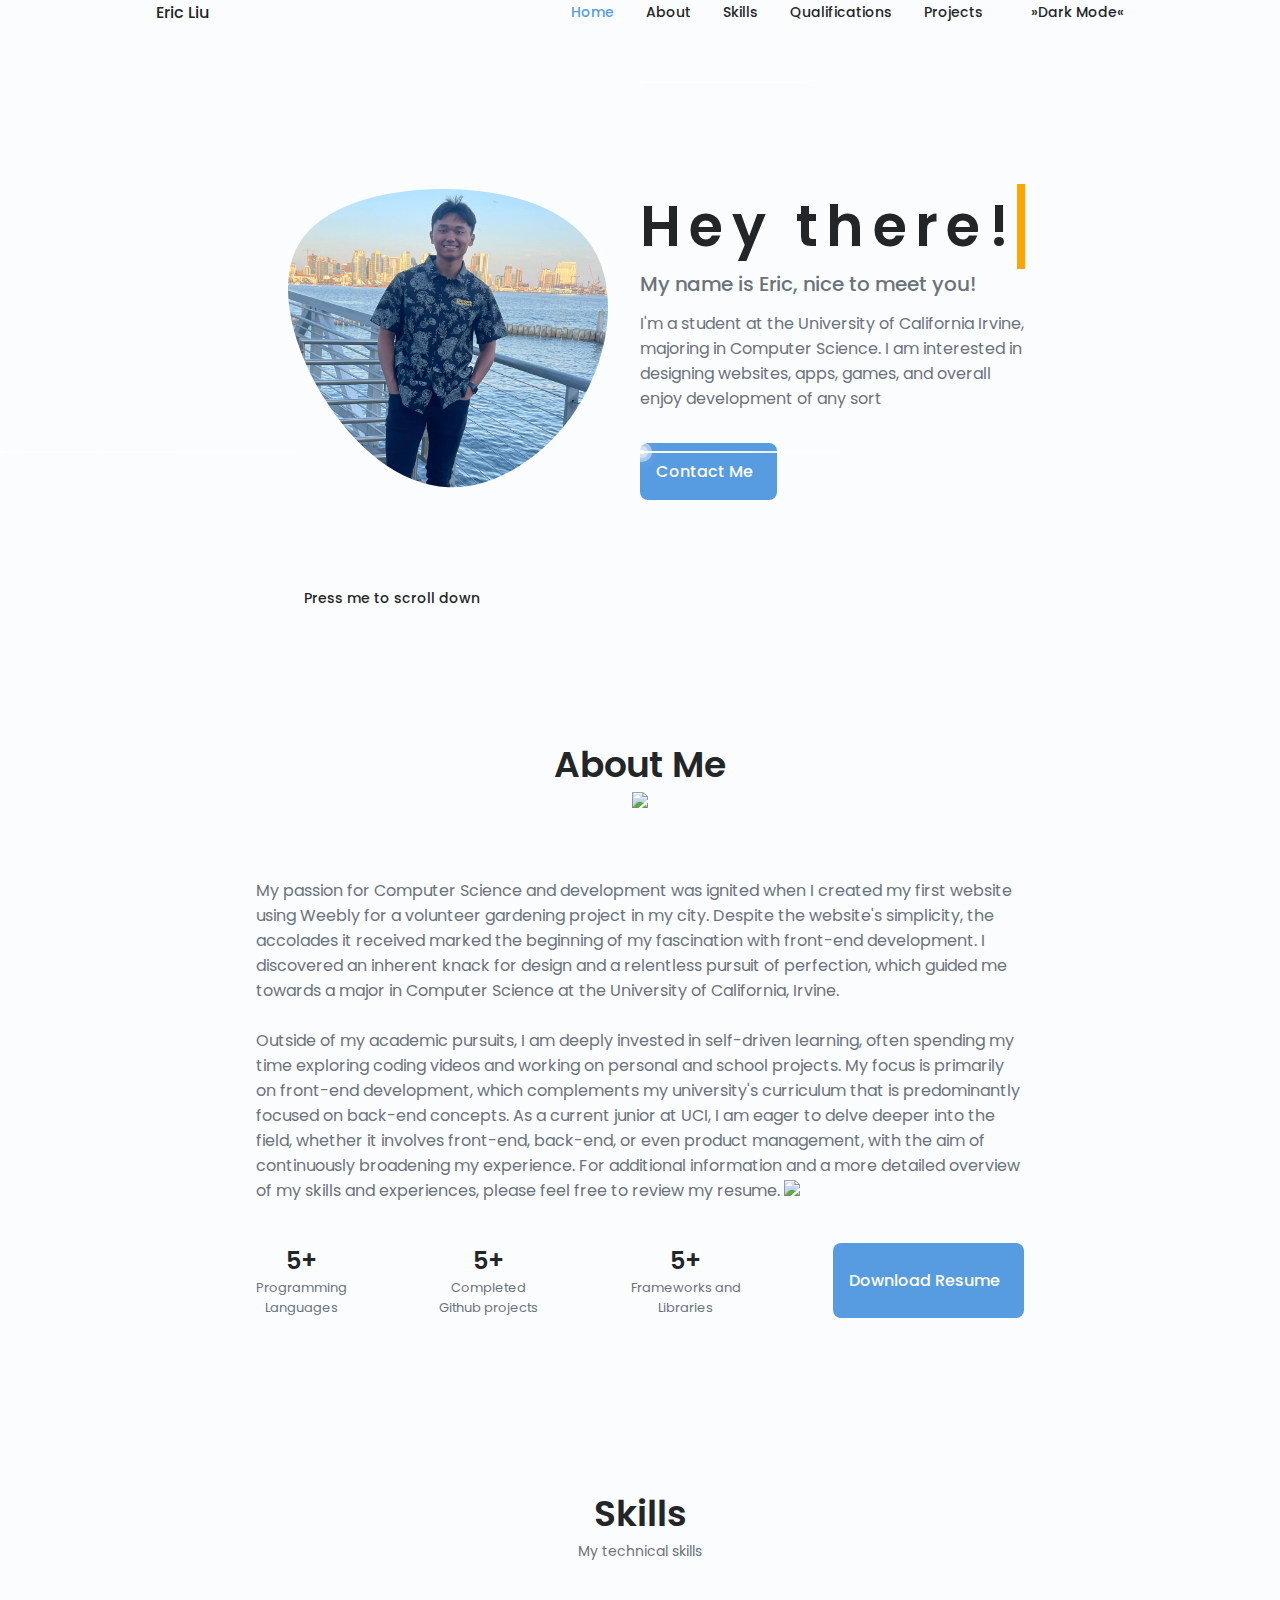
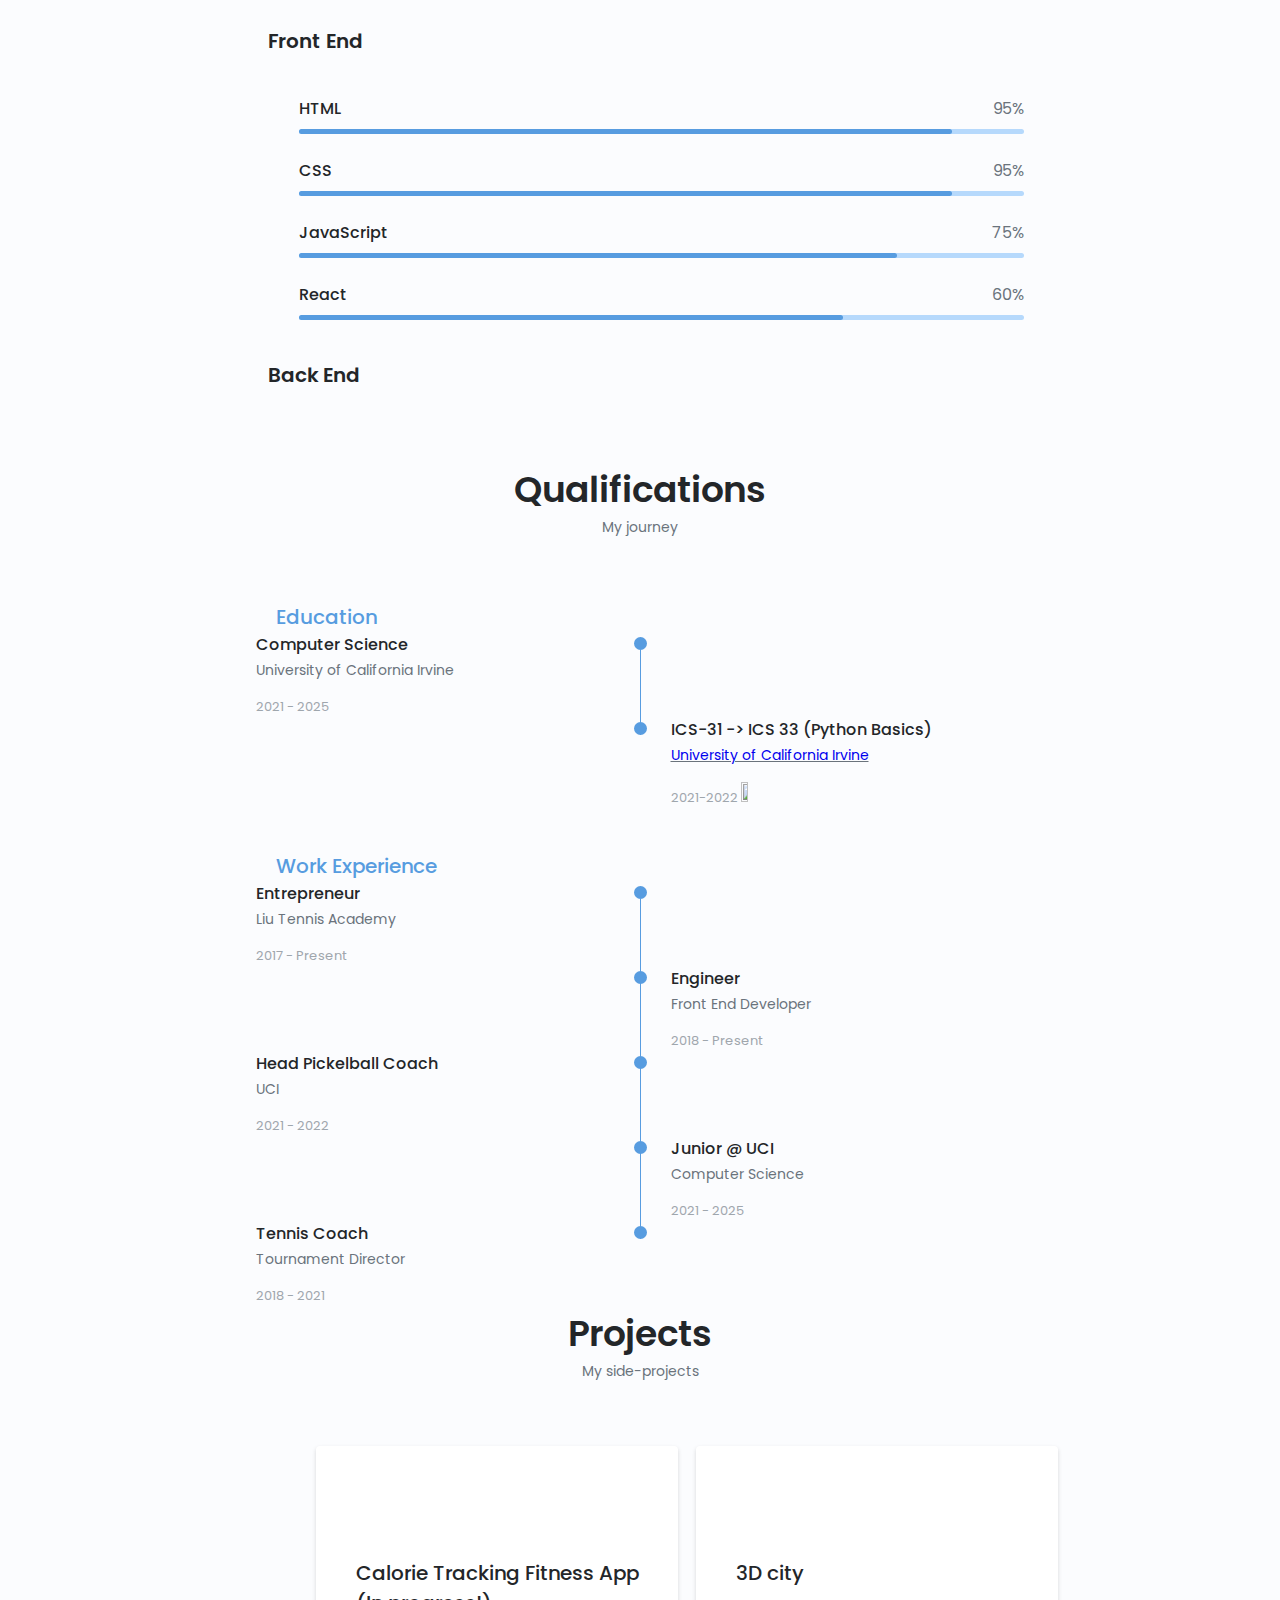
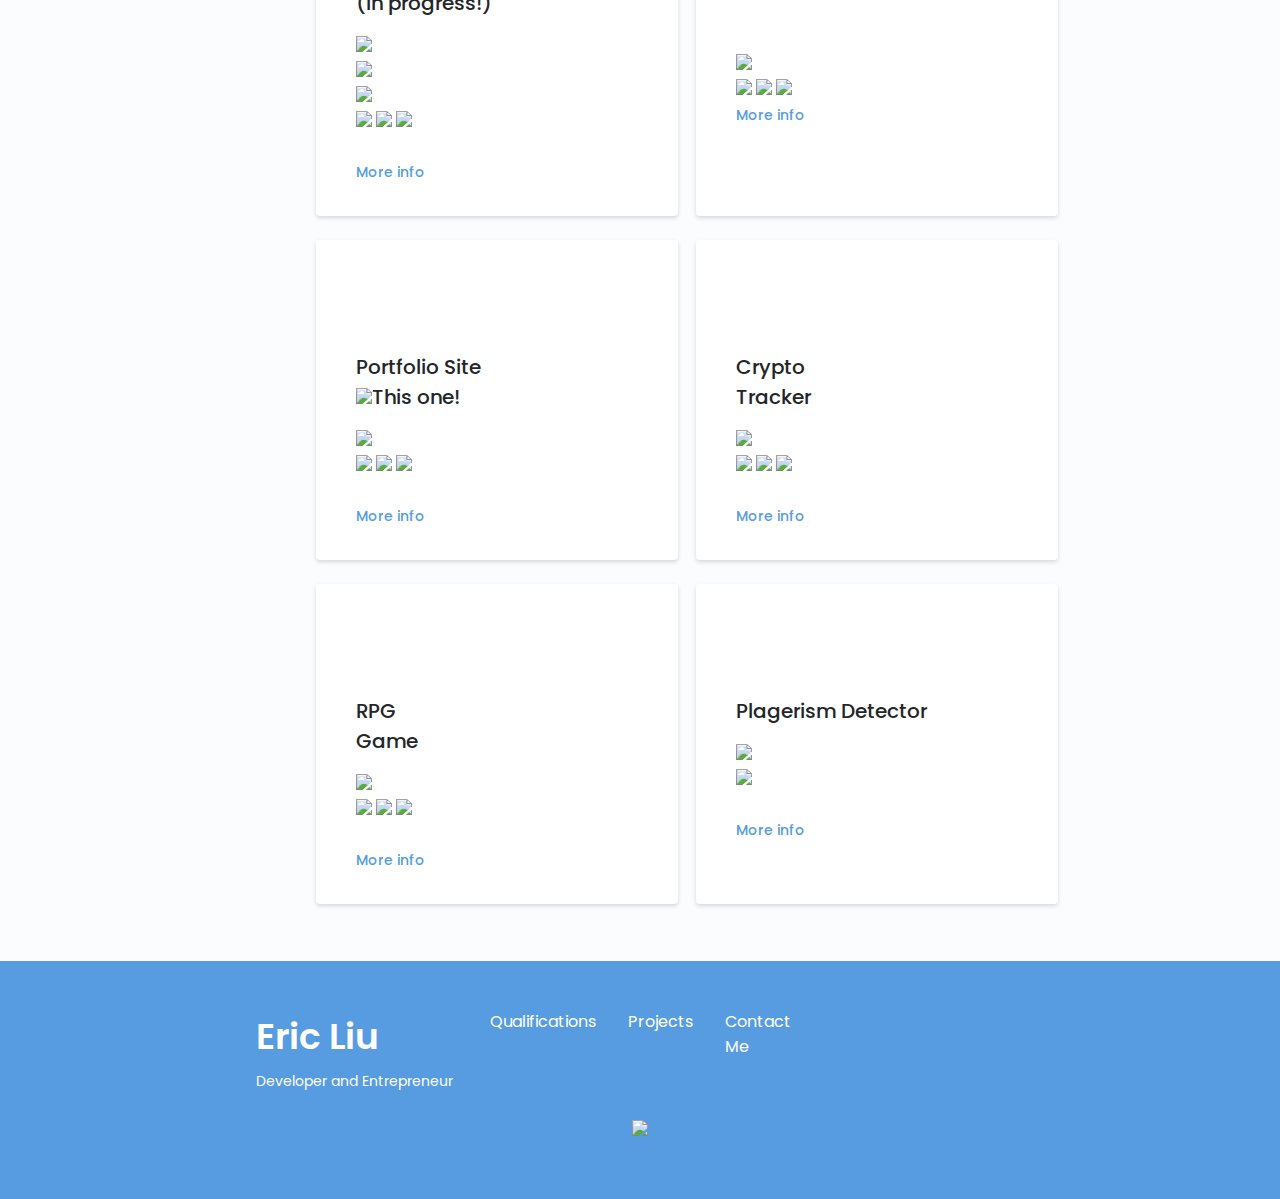
==== commit 2563b478: "Updated projects" ====
--- a/index.html
+++ b/index.html
@@ -791,7 +791,7 @@
                      <div class="projects_content">
                         <div>
                             <i class="uil uil-notes projects_icon"></i>
-                            <h3 class="projects_title">2D platformer<br></h3>
+                            <h3 class="projects_title">Plagerism Detector<br></h3>
                         </div>
 <img src="https://readme-typing-svg.demolab.com/?lines=Languages;&font=Fira%20Code&width=450&color=e9a93e&height=50&duration=1400&pause=1000">
 <p>
@@ -814,12 +814,12 @@
                                     <li class="projects_modal-project">
                                         <i class="uil uil-file-check projects_modal-icon"></i>
                                         <p>
-                                            Several programs ranging from complex sorting algorithms, to databases, to simple games</p>
-                                    </li>
-
-                                    <li class="projects_modal-project">
-                                        <i class="uil uil-file-check projects_modal-icon"></i>
-                                        <p>Applied object-oriented design principles, interfaces and abstract classes, to design maintainable and scalable code, as well as a loosely coupled architecture, to improve system modularity and make it easier to add new features</p>
+                                            A plagiarism checker that examines a collection of text documents to identify similarities and potential instances of plagiarism.</p>
+                                    </li>
+
+                                    <li class="projects_modal-project">
+                                        <i class="uil uil-file-check projects_modal-icon"></i>
+                                        <p>Applied my understanding file handling, list comprehensions, and lambda functions. Additionally, knowledge of text processing techniques, particularly TF-IDF vectorization, and cosine similarity calculations was neccessary for this project. Also, a good grasp of algorithm design and problem-solving is crucial for implementing the plagiarism checking logic effectively.</p>
                                     </li>
                                 </ul>
                             </div>
